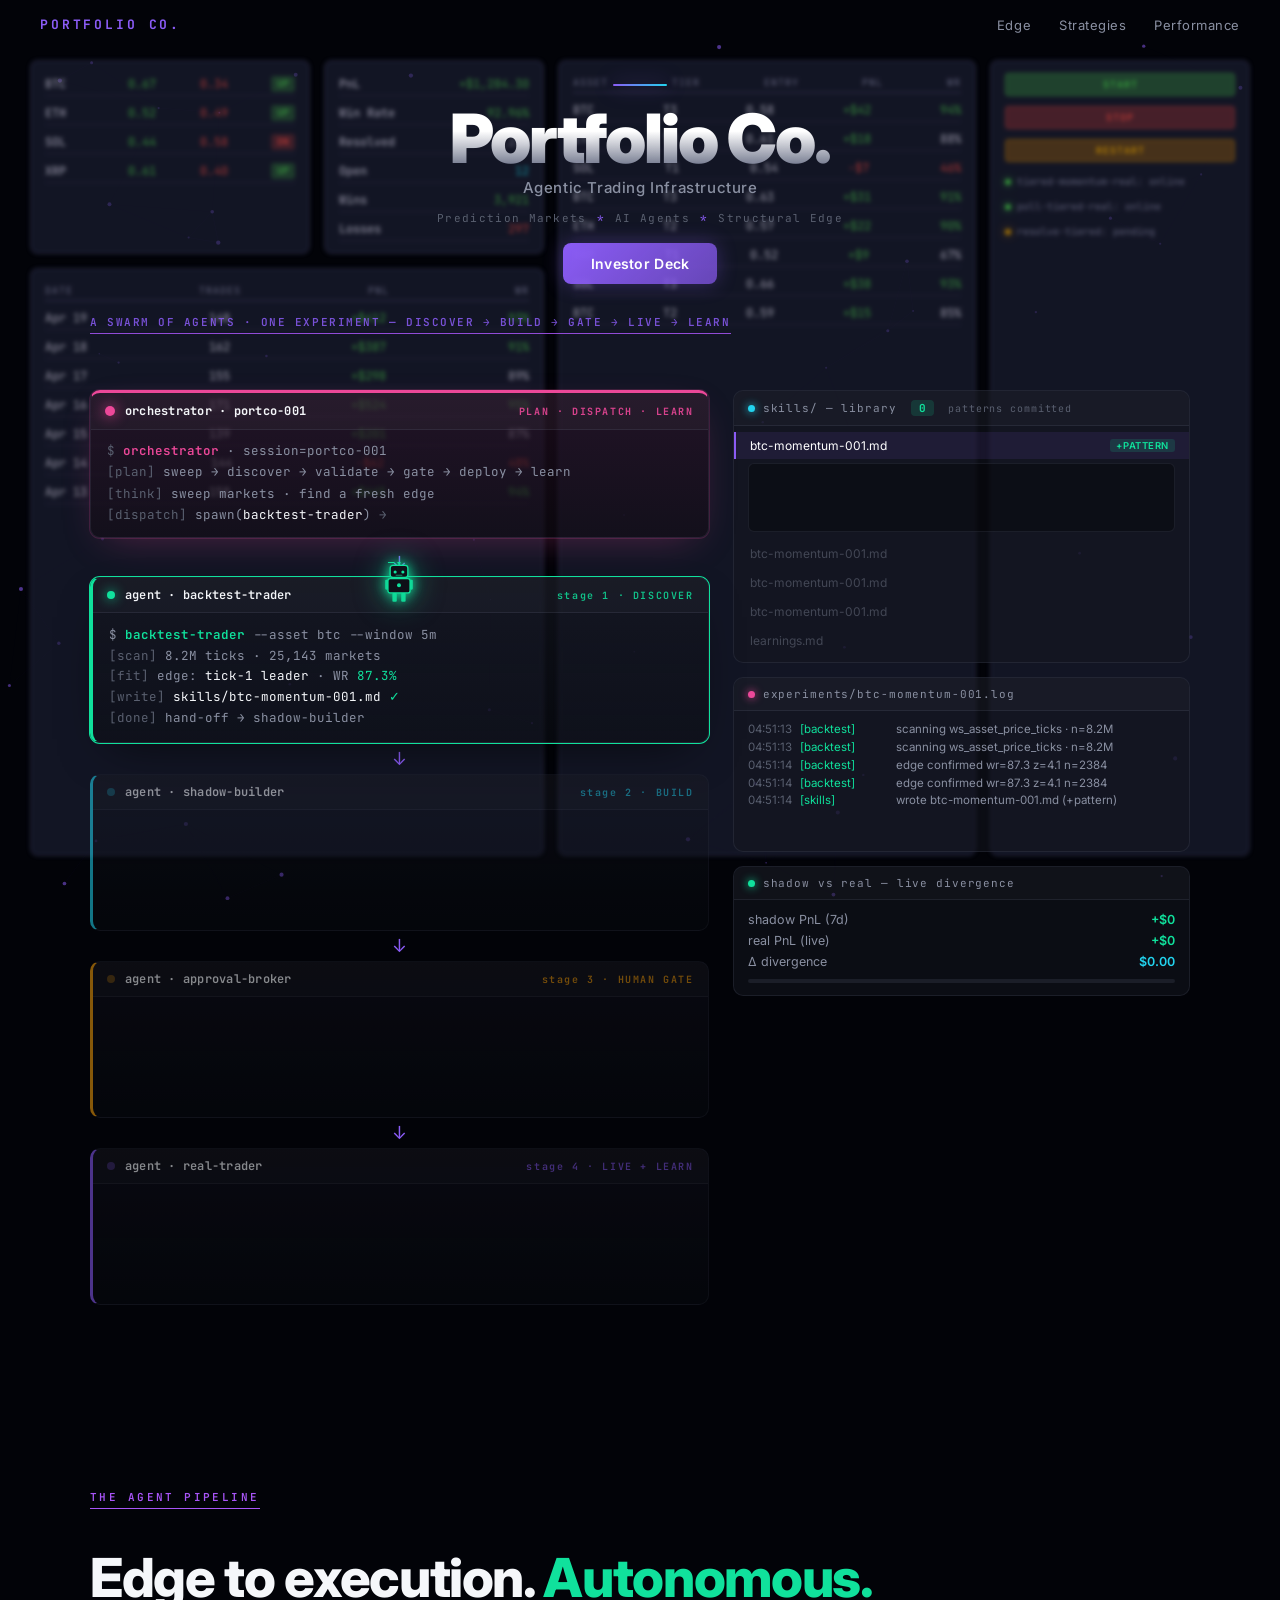
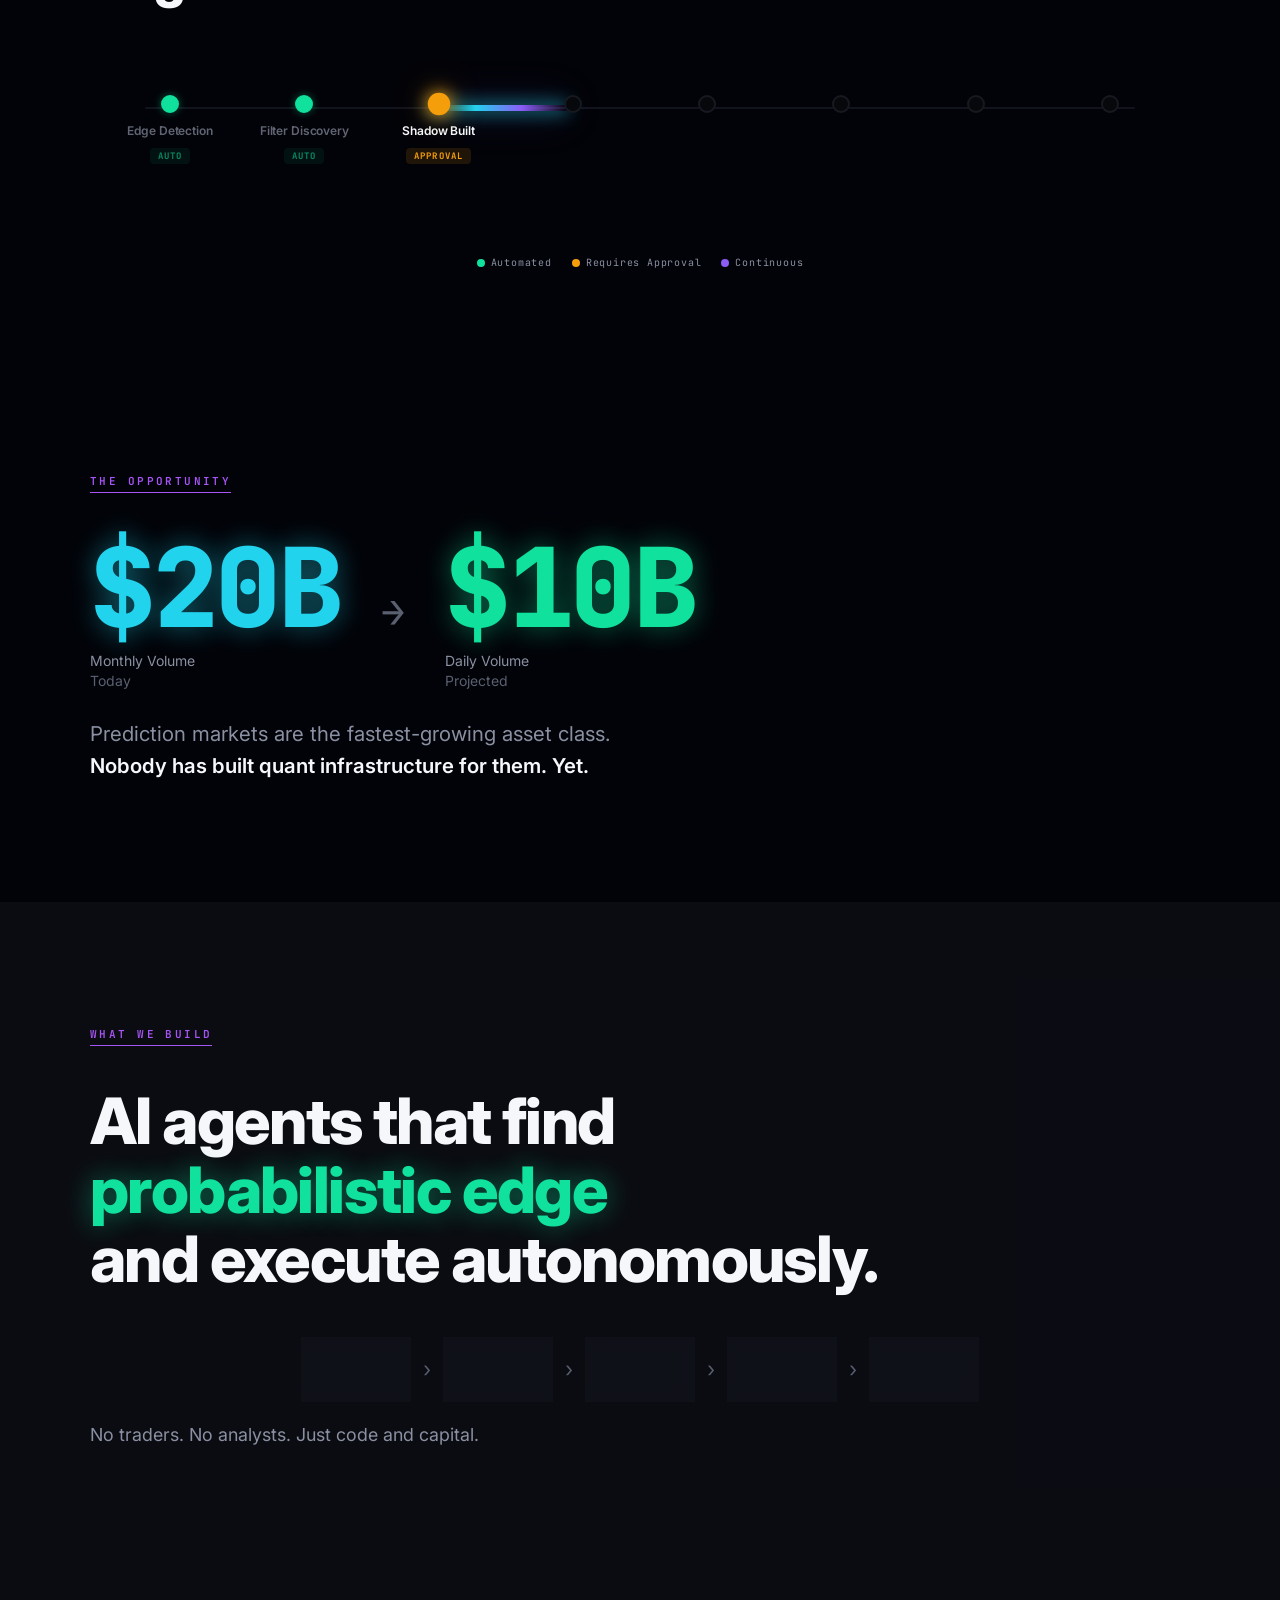
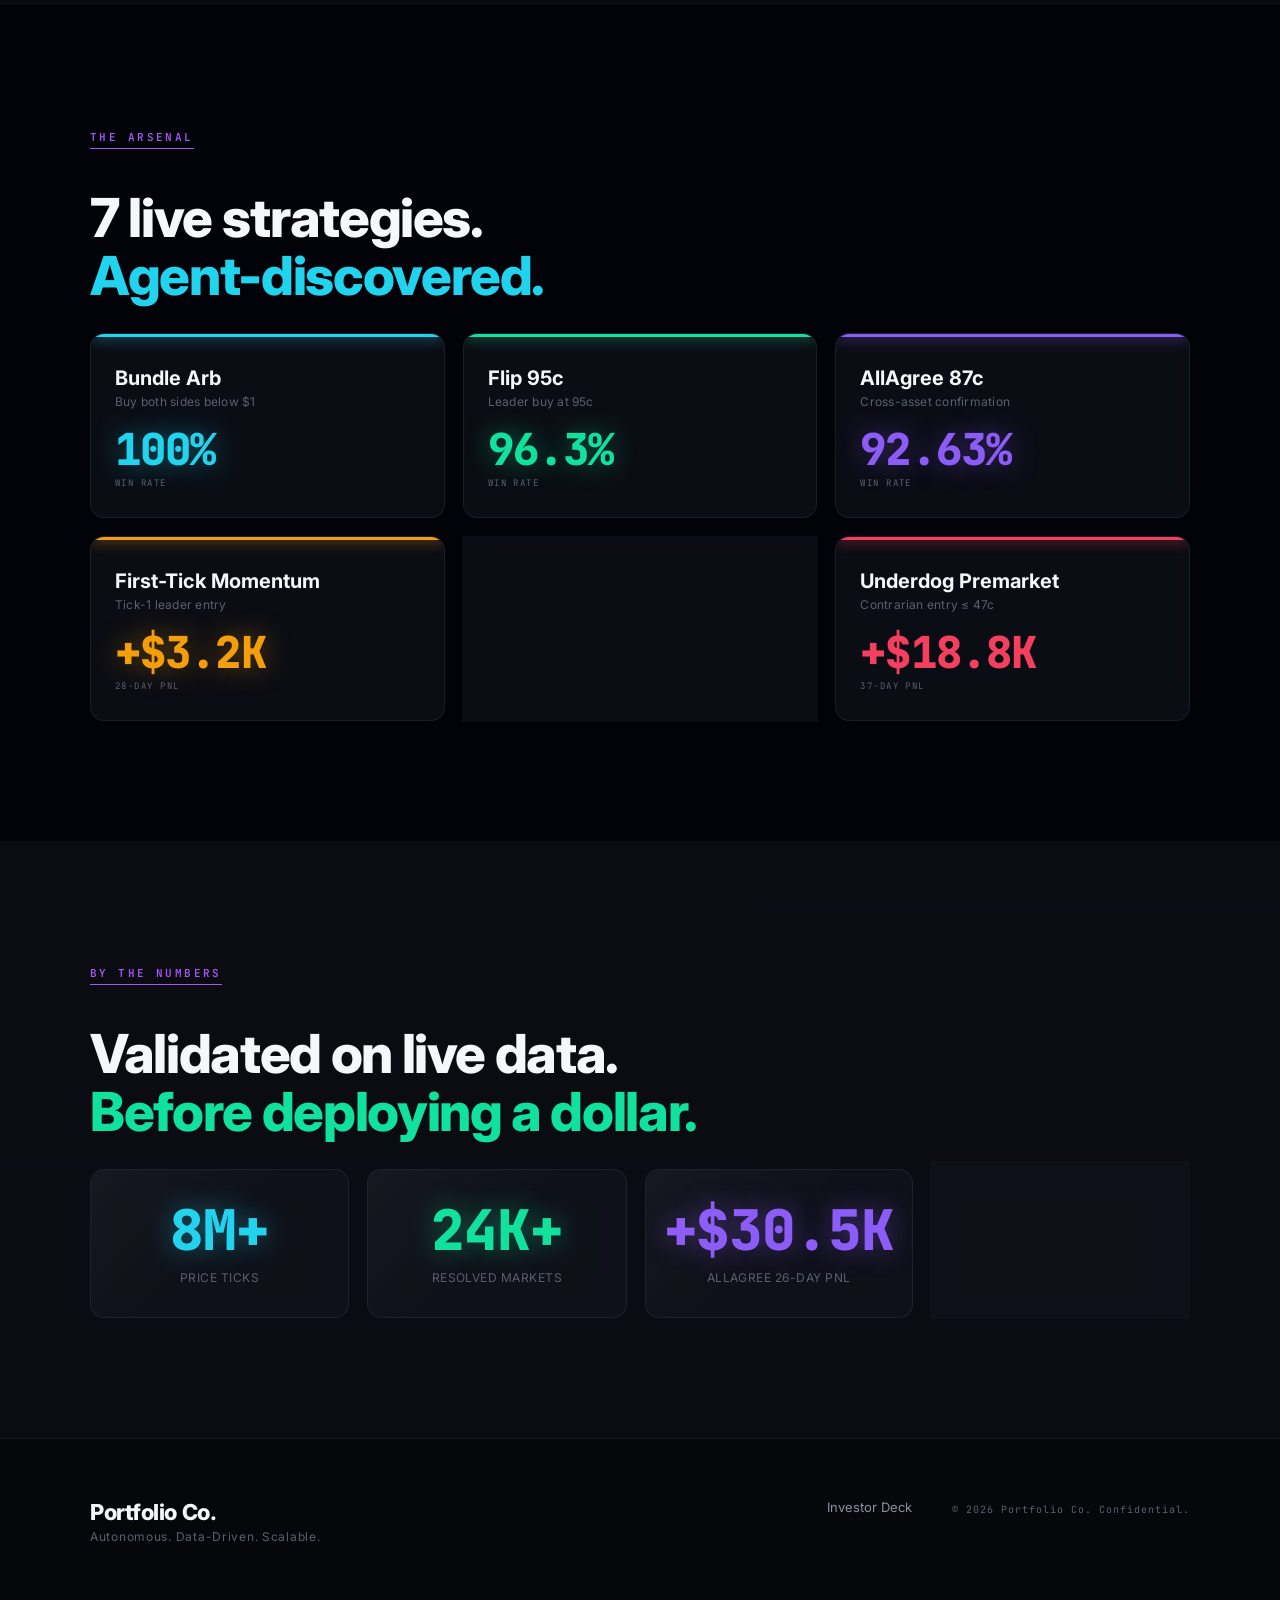
==== index.html @ 334cb8f1 "Portfolio Co. demo: agentic trading infrastructure landing + investor deck" ====
<!DOCTYPE html>
<html lang="en">
<head>
<meta charset="UTF-8" />
<meta name="viewport" content="width=device-width, initial-scale=1.0, viewport-fit=cover" />
<meta name="theme-color" content="#07080C" />
<title>Portfolio Co. — Agentic Trading Infrastructure</title>
<meta name="description" content="Agentic trading infrastructure for prediction markets. Agents discover edge, build shadow bots, gate launches with humans, and run live with continuous learning." />

<!-- Open Graph -->
<meta property="og:type" content="website" />
<meta property="og:site_name" content="Portfolio Co." />
<meta property="og:title" content="Portfolio Co. — Agentic Trading Infrastructure" />
<meta property="og:description" content="A swarm of agents · one experiment — discover, build, gate, run live, and learn. Agent harness for prediction-market trading infrastructure." />
<meta property="og:image" content="landing-preview.png" />
<meta property="og:image:width" content="1840" />
<meta property="og:image:height" content="973" />
<meta property="og:image:alt" content="Portfolio Co. landing page — agent workshop with backtest, shadow, approval, and live trader terminals." />

<!-- Twitter -->
<meta name="twitter:card" content="summary_large_image" />
<meta name="twitter:title" content="Portfolio Co. — Agentic Trading Infrastructure" />
<meta name="twitter:description" content="A swarm of agents · one experiment — discover, build, gate, run live, and learn." />
<meta name="twitter:image" content="landing-preview.png" />
<meta name="twitter:image:alt" content="Portfolio Co. landing page — agent workshop with backtest, shadow, approval, and live trader terminals." />

<link rel="preconnect" href="https://fonts.googleapis.com">
<link rel="preconnect" href="https://fonts.gstatic.com" crossorigin>
<link href="https://fonts.googleapis.com/css2?family=Inter:wght@400;500;600;700;800;900&family=JetBrains+Mono:wght@400;500;600;700&display=swap" rel="stylesheet">
<link rel="stylesheet" href="styles.css" />
<style>
/* ── Hero v2: compact, animated workshop is the hero ── */
.hero-v2{min-height:auto !important;height:auto !important;padding:84px 24px 8px !important;display:flex;flex-direction:column;align-items:center;justify-content:flex-start;text-align:center}
.hero-v2 .hero-top{max-width:880px;margin:0 auto}
.hero-v2 .hero-title{font-size:clamp(40px,5.5vw,68px);font-weight:900;letter-spacing:-.03em;margin-bottom:6px}
.hero-v2 .hero-sub{font-size:clamp(13px,1.3vw,15px);color:var(--dim);letter-spacing:.04em;margin-bottom:14px}
.hero-v2 .hero-tags{justify-content:center;font-size:11px;letter-spacing:.12em;color:var(--muted);margin-bottom:18px;display:flex;gap:10px;align-items:center}
.hero-v2 .hero-ctas{display:flex;gap:12px;justify-content:center;margin-bottom:0}
.hero-v2 .hero-bar{height:2px;width:54px;background:linear-gradient(90deg,var(--violet),var(--cyan));margin:0 auto 18px}
.workshop-hero{padding-top:18px !important;padding-bottom:60px !important}
.workshop-hero .ws-tagline{text-align:center;color:var(--violet);margin-bottom:20px;letter-spacing:.14em;font-size:11px;opacity:.85}
.ws{position:relative}

/* Orchestrator card — sits above the worker agents and narrates */
.ws-orch{
  border:1px solid var(--border);
  border-top:3px solid var(--pink);
  background:linear-gradient(180deg,rgba(46,18,40,.55),rgba(20,12,20,.55));
  border-radius:10px;overflow:hidden;
  margin-bottom:10px;
  box-shadow:0 0 0 1px rgba(236,72,153,.18), 0 12px 40px -16px rgba(236,72,153,.35);
}
.ws-orch-head{
  display:flex;align-items:center;gap:10px;padding:10px 14px;font-size:12px;
  background:rgba(255,255,255,.03);border-bottom:1px solid var(--border);
}
.ws-orch-dot{width:10px;height:10px;border-radius:50%;background:var(--pink);box-shadow:0 0 14px var(--pink);animation:wsPulse 1.4s infinite ease-in-out}
.ws-orch-name{flex:1;color:var(--text);font-weight:700;letter-spacing:.02em}
.ws-orch-stage{color:var(--pink);font-size:10px;letter-spacing:.16em;font-weight:700;opacity:.9}
.ws-orch-body{padding:10px 16px 12px;font-size:12.5px;line-height:1.7;color:var(--dim);min-height:72px;max-height:140px;overflow:hidden}
.ws-orch-body .ws-ln .car{background:var(--pink);box-shadow:0 0 10px var(--pink)}
.ws-orch-body .ws-ln .k{color:var(--pink)}

/* Skills-library counter + "pattern learned" toast */
.ws-counter{
  display:inline-block;padding:1px 8px;margin-left:6px;border-radius:4px;
  background:rgba(16,225,156,.15);color:var(--green);font-family:var(--mono);
  font-weight:700;font-size:11px;letter-spacing:.05em;
  transition:transform .35s cubic-bezier(.16,1,.3,1), color .35s, background .35s, box-shadow .35s;
}
.ws-counter.bump{transform:scale(1.55);color:#fff;background:var(--violet);box-shadow:0 0 18px var(--violet)}

.ws-toast{
  position:absolute;left:50%;top:0;transform:translateX(-50%) translateY(-12px);
  padding:7px 18px;border-radius:24px;
  background:linear-gradient(90deg,rgba(139,92,246,.22),rgba(34,211,238,.22));
  border:1px solid rgba(139,92,246,.55);
  font-family:var(--mono);font-size:11.5px;letter-spacing:.06em;color:#fff;
  box-shadow:0 0 28px rgba(139,92,246,.55), 0 8px 24px rgba(0,0,0,.35);
  opacity:0;pointer-events:none;
  transition:opacity .35s ease, transform .55s cubic-bezier(.22,1,.36,1);
  white-space:nowrap;z-index:20;
}
.ws-toast.show{opacity:1;transform:translateX(-50%) translateY(14px)}
.ws-toast .star{color:var(--violet);margin-right:8px;text-shadow:0 0 12px var(--violet);font-size:14px;vertical-align:-1px}
.ws-toast .key{color:var(--cyan);margin-left:4px}

/* Skill panel — flash whole panel on new learning */
.ws-panel.learning{
  border-color:var(--violet);
  box-shadow:0 0 0 1px var(--violet), 0 0 32px rgba(139,92,246,.35);
  transition:border-color .4s, box-shadow .4s;
}

/* ── Agent Workshop (live multi-agent experiment) ── */
.workshop-section{padding-top:40px}
.ws{display:grid;grid-template-columns:1.15fr .85fr;gap:24px;margin-top:36px}
@media (max-width:980px){.ws{grid-template-columns:1fr}}

.ws-agents{display:flex;flex-direction:column;gap:6px}
.ws-arrow{align-self:center;color:var(--muted);font-size:18px;line-height:1;opacity:.45;transition:opacity .35s,color .35s}
.ws-arrow.lit{opacity:1;color:var(--violet)}

.ws-agent{
  border:1px solid var(--border);
  border-left:3px solid var(--ac);
  background:linear-gradient(180deg,rgba(20,22,32,.7),rgba(12,14,20,.55));
  border-radius:10px;overflow:hidden;
  transition:transform .35s cubic-bezier(.16,1,.3,1), box-shadow .35s, border-color .25s, opacity .35s;
  opacity:.55;
}
.ws-agent.active{opacity:1;transform:translateY(-1px);box-shadow:0 0 0 1px var(--ac), 0 18px 50px -22px rgba(0,0,0,.7)}
.ws-agent.done{opacity:.8}

.ws-head{
  display:flex;align-items:center;gap:10px;
  padding:9px 14px;font-size:12px;
  background:rgba(255,255,255,.025);
  border-bottom:1px solid var(--border);
}
.ws-dot{width:8px;height:8px;border-radius:50%;background:var(--ac);opacity:.35;transition:opacity .2s}
.ws-agent.active .ws-dot{opacity:1;box-shadow:0 0 12px var(--ac);animation:wsPulse 1.4s infinite ease-in-out}
.ws-name{flex:1;color:var(--text);font-weight:600;letter-spacing:.02em}
.ws-stage{color:var(--ac);font-size:10px;letter-spacing:.16em;font-weight:600;opacity:.85}

.ws-body{
  padding:12px 16px 14px;
  font-size:12.5px;line-height:1.65;color:var(--dim);
  min-height:120px;
}
.ws-ln{display:block;opacity:0;transform:translateY(3px);transition:opacity .25s, transform .25s}
.ws-ln.show{opacity:1;transform:translateY(0)}
.ws-ln .k{color:var(--ac);font-weight:600}
.ws-ln .v{color:var(--text)}
.ws-ln .g{color:var(--green)}
.ws-ln .o{color:var(--orange)}
.ws-ln .r{color:var(--pink)}
.ws-ln .m{color:var(--muted)}
.ws-ln .h{color:var(--violet);font-weight:600}
.ws-caret{display:inline-block;width:6px;height:12px;background:var(--ac);margin-left:3px;vertical-align:-1px;animation:wsBlink 1s steps(2) infinite}
/* live typing caret per line */
.ws-ln .car{display:inline-block;width:6px;height:13px;background:var(--ac);margin-left:1px;vertical-align:-2px;animation:wsBlink .7s steps(2) infinite;box-shadow:0 0 8px var(--ac)}

/* Walking robot courier — runs between orchestrator and subagents */
.ws-agents{position:relative}
.ws-bot{
  position:absolute;left:50%;top:0;transform:translate(-50%,-50%);
  width:34px;height:42px;
  opacity:0;pointer-events:none;z-index:7;
  --bc:var(--violet);
  filter:drop-shadow(0 0 6px var(--bc)) drop-shadow(0 0 14px rgba(139,92,246,.45));
  transition:top 1.0s cubic-bezier(.45,.05,.55,.95), opacity .3s ease, filter .25s;
}
.ws-bot.green{--bc:var(--green);filter:drop-shadow(0 0 6px var(--green)) drop-shadow(0 0 14px rgba(16,225,156,.5))}
.ws-bot.cyan{--bc:var(--cyan);filter:drop-shadow(0 0 6px var(--cyan)) drop-shadow(0 0 14px rgba(34,211,238,.5))}
.ws-bot.orange{--bc:var(--orange);filter:drop-shadow(0 0 6px var(--orange)) drop-shadow(0 0 14px rgba(245,158,11,.5))}
.ws-bot.violet{--bc:var(--violet);filter:drop-shadow(0 0 6px var(--violet)) drop-shadow(0 0 14px rgba(139,92,246,.5))}
.ws-bot.pink{--bc:var(--pink);filter:drop-shadow(0 0 6px var(--pink)) drop-shadow(0 0 14px rgba(236,72,153,.5))}

.bot-head,.bot-body{fill:#0E1018;stroke:var(--bc);stroke-width:1.2}
.bot-eye{fill:var(--bc)}
.bot-mouth{stroke:var(--bc);stroke-width:1;opacity:.55}
.bot-antenna-line{stroke:var(--bc);stroke-width:1}
.bot-antenna{fill:var(--bc)}
.bot-arm,.bot-leg{fill:var(--bc);opacity:.92}
.bot-led{fill:var(--bc)}
.ws-bot.walking .bot-led{animation:botLed .9s infinite ease-in-out}
.ws-bot.walking .bot-antenna{animation:botLed 1.4s infinite ease-in-out}
@keyframes botLed{0%,100%{opacity:.45}50%{opacity:1}}

/* Walking gait — legs alternate, arms swing, body bobs (transform-box keeps origin in element) */
.bot-leg,.bot-arm,.bot-inner{transform-box:fill-box}
.ws-bot.walking .leg-l{animation:legStep .42s infinite ease-in-out;transform-origin:center top}
.ws-bot.walking .leg-r{animation:legStep .42s infinite ease-in-out .21s;transform-origin:center top}
@keyframes legStep{
  0%,100%{transform:translateY(0) scaleY(1)}
  50%{transform:translateY(-2.5px) scaleY(.72)}
}
.ws-bot.walking .arm-l{animation:armSwing .42s infinite ease-in-out .21s;transform-origin:center top}
.ws-bot.walking .arm-r{animation:armSwing .42s infinite ease-in-out;transform-origin:center top}
@keyframes armSwing{
  0%,100%{transform:rotate(0)}
  50%{transform:rotate(8deg) translateY(-1px)}
}
.ws-bot.walking .bot-inner{animation:bodyBob .42s infinite ease-in-out;transform-origin:center}
@keyframes bodyBob{
  0%,100%{transform:translateY(0)}
  50%{transform:translateY(-1px)}
}

/* Tiny package shown on the bot's head when carrying a task or report */
.bot-pkg{fill:var(--bc);opacity:0;transition:opacity .2s}
.ws-bot.carrying .bot-pkg{opacity:.95}

/* Approval shake/pulse on agent card while gated */
.ws-agent.gated{animation:wsGated 1.2s infinite ease-in-out}
@keyframes wsGated{0%,100%{box-shadow:0 0 0 1px var(--orange),0 0 24px rgba(245,158,11,.0)}50%{box-shadow:0 0 0 1px var(--orange),0 0 28px rgba(245,158,11,.45)}}

/* Skill diff reveal */
.ws-skill-diff{
  margin:0 14px;padding:0 10px;font-size:11px;line-height:1.55;
  background:rgba(0,0,0,.32);border:1px solid var(--border);border-radius:6px;
  color:var(--muted);font-family:var(--mono);
  max-height:0;overflow:hidden;opacity:0;
  transition:max-height .55s cubic-bezier(.22,1,.36,1), opacity .3s, padding .3s, margin .3s;
}
.ws-skill-diff.show{max-height:160px;opacity:1;padding:8px 10px;margin:4px 14px 8px}
.ws-skill-diff .add{color:var(--green);display:block;opacity:0;transform:translateX(-4px);transition:opacity .25s,transform .25s}
.ws-skill-diff .add.in{opacity:1;transform:translateX(0)}
.ws-skill-diff .add::before{content:'+ ';color:var(--green);opacity:.85;font-weight:700}
.ws-skill-diff.cyan .add{color:var(--cyan)}
.ws-skill-diff.cyan .add::before{color:var(--cyan)}
.ws-skill-diff.orange .add{color:var(--orange)}
.ws-skill-diff.orange .add::before{color:var(--orange)}
.ws-skill-diff.violet .add{color:var(--violet)}
.ws-skill-diff.violet .add::before{color:var(--violet)}

@keyframes wsBlink{50%{opacity:0}}
@keyframes wsPulse{0%,100%{transform:scale(1);opacity:1}50%{transform:scale(1.45);opacity:.55}}

.ws-side{display:flex;flex-direction:column;gap:14px;min-width:0}
.ws-panel{
  border:1px solid var(--border);background:rgba(20,22,32,.55);
  border-radius:10px;overflow:hidden;
}
.ws-phead{
  padding:9px 14px;font-size:11px;letter-spacing:.08em;color:var(--dim);
  border-bottom:1px solid var(--border);
  background:rgba(255,255,255,.02);
  display:flex;align-items:center;gap:8px;
}
.ws-pdot{width:7px;height:7px;border-radius:50%;background:var(--cyan);box-shadow:0 0 8px var(--cyan)}
.ws-pdot.pink{background:var(--pink);box-shadow:0 0 8px var(--pink)}
.ws-pdot.green{background:var(--green);box-shadow:0 0 8px var(--green)}

.ws-files{padding:6px 0}
.ws-file{
  padding:6px 14px;font-size:12px;color:var(--dim);
  border-left:2px solid transparent;
  display:flex;align-items:center;justify-content:space-between;gap:8px;
  transition:color .3s, background .3s, border-color .3s;
  opacity:.4;
}
.ws-file.live{opacity:1;color:var(--text)}
.ws-file.flash{background:rgba(139,92,246,.10);border-left-color:var(--violet);color:#fff}
.ws-file .badge{font-size:9.5px;padding:1px 6px;border-radius:3px;letter-spacing:.06em;text-transform:uppercase;font-weight:600}
.ws-file .badge.g{background:rgba(16,225,156,.14);color:var(--green)}
.ws-file .badge.c{background:rgba(34,211,238,.14);color:var(--cyan)}
.ws-file .badge.o{background:rgba(245,158,11,.14);color:var(--orange)}
.ws-file .badge.v{background:rgba(139,92,246,.16);color:var(--violet)}

.ws-log{
  font-size:11.5px;line-height:1.55;color:var(--dim);
  padding:10px 14px;
  height:140px;overflow:hidden;
}
.ws-lg{display:block;opacity:0;transform:translateY(4px);transition:opacity .25s, transform .25s}
.ws-lg.show{opacity:1;transform:translateY(0)}
.ws-lg .ts{color:var(--muted);margin-right:8px}
.ws-lg .src{display:inline-block;min-width:90px;color:var(--cyan);margin-right:6px}
.ws-lg .src.green{color:var(--green)}
.ws-lg .src.cyan{color:var(--cyan)}
.ws-lg .src.orange{color:var(--orange)}
.ws-lg .src.violet{color:var(--violet)}

.ws-divergence{padding:12px 14px;display:flex;flex-direction:column;gap:6px}
.ws-div-row{display:flex;justify-content:space-between;align-items:center;font-size:12.5px;color:var(--dim)}
.ws-div-row .v{font-weight:600}
.ws-div-row .v.g{color:var(--green)}
.ws-div-row .v.c{color:var(--cyan)}
.ws-div-row .v.o{color:var(--orange)}
.ws-div-bar{height:4px;background:rgba(139,149,180,.12);border-radius:2px;overflow:hidden;margin-top:4px}
.ws-div-bar-fill{height:100%;width:0;background:linear-gradient(90deg,var(--green),var(--cyan));transition:width .8s cubic-bezier(.22,1,.36,1)}

.ws-approval-pulse{
  display:inline-block;padding:2px 8px;border-radius:4px;
  background:rgba(245,158,11,.14);color:var(--orange);
  font-size:10px;font-weight:600;letter-spacing:.08em;
  animation:wsApproval 1.4s infinite ease-in-out;
}
@keyframes wsApproval{0%,100%{box-shadow:0 0 0 0 rgba(245,158,11,.4)}50%{box-shadow:0 0 0 6px rgba(245,158,11,0)}}
</style>
</head>
<body>

<canvas id="particles"></canvas>

<!-- Blurred trading dashboard background -->
<div class="dash-bg" aria-hidden="true">
  <div class="dash-panel dash-prices">
    <div class="dash-row"><span class="dash-label">BTC</span><span class="dash-up">0.67</span><span class="dash-dn">0.34</span><span class="dash-tag g">UP</span></div>
    <div class="dash-row"><span class="dash-label">ETH</span><span class="dash-up">0.52</span><span class="dash-dn">0.49</span><span class="dash-tag g">UP</span></div>
    <div class="dash-row"><span class="dash-label">SOL</span><span class="dash-up">0.44</span><span class="dash-dn">0.58</span><span class="dash-tag r">DN</span></div>
    <div class="dash-row"><span class="dash-label">XRP</span><span class="dash-up">0.61</span><span class="dash-dn">0.40</span><span class="dash-tag g">UP</span></div>
  </div>
  <div class="dash-panel dash-stats">
    <div class="dash-row"><span class="dash-label">PnL</span><span class="dash-val g">+$1,284.30</span></div>
    <div class="dash-row"><span class="dash-label">Win Rate</span><span class="dash-val g">92.96%</span></div>
    <div class="dash-row"><span class="dash-label">Resolved</span><span class="dash-val">4,218</span></div>
    <div class="dash-row"><span class="dash-label">Open</span><span class="dash-val c">12</span></div>
    <div class="dash-row"><span class="dash-label">Wins</span><span class="dash-val g">3,921</span></div>
    <div class="dash-row"><span class="dash-label">Losses</span><span class="dash-val r">297</span></div>
  </div>
  <div class="dash-panel dash-table">
    <div class="dash-hdr"><span>ASSET</span><span>TIER</span><span>ENTRY</span><span>PNL</span><span>WR</span></div>
    <div class="dash-row"><span>BTC</span><span>T3</span><span>0.58</span><span class="g">+$42</span><span class="g">94%</span></div>
    <div class="dash-row"><span>ETH</span><span>T2</span><span>0.61</span><span class="g">+$18</span><span>88%</span></div>
    <div class="dash-row"><span>SOL</span><span>T1</span><span>0.54</span><span class="r">-$7</span><span class="r">46%</span></div>
    <div class="dash-row"><span>BTC</span><span>T3</span><span>0.63</span><span class="g">+$31</span><span class="g">91%</span></div>
    <div class="dash-row"><span>ETH</span><span>T2</span><span>0.57</span><span class="g">+$22</span><span class="g">90%</span></div>
    <div class="dash-row"><span>XRP</span><span>T1</span><span>0.52</span><span class="g">+$9</span><span>67%</span></div>
    <div class="dash-row"><span>SOL</span><span>T3</span><span>0.66</span><span class="g">+$38</span><span class="g">93%</span></div>
    <div class="dash-row"><span>BTC</span><span>T2</span><span>0.59</span><span class="g">+$15</span><span>85%</span></div>
  </div>
  <div class="dash-panel dash-daily">
    <div class="dash-hdr"><span>DATE</span><span>TRADES</span><span>PNL</span><span>WR</span></div>
    <div class="dash-row"><span>Apr 19</span><span>148</span><span class="g">+$412</span><span class="g">93%</span></div>
    <div class="dash-row"><span>Apr 18</span><span>162</span><span class="g">+$387</span><span class="g">91%</span></div>
    <div class="dash-row"><span>Apr 17</span><span>155</span><span class="g">+$298</span><span>89%</span></div>
    <div class="dash-row"><span>Apr 16</span><span>171</span><span class="g">+$524</span><span class="g">95%</span></div>
    <div class="dash-row"><span>Apr 15</span><span>139</span><span class="g">+$201</span><span>87%</span></div>
    <div class="dash-row"><span>Apr 14</span><span>144</span><span class="r">-$62</span><span class="r">48%</span></div>
    <div class="dash-row"><span>Apr 13</span><span>158</span><span class="g">+$445</span><span class="g">94%</span></div>
  </div>
  <div class="dash-panel dash-controls">
    <div class="dash-btn g-btn">START</div>
    <div class="dash-btn r-btn">STOP</div>
    <div class="dash-btn o-btn">RESTART</div>
    <div class="dash-status"><span class="dot-g"></span>tiered-momentum-real: online</div>
    <div class="dash-status"><span class="dot-g"></span>poll-tiered-real: online</div>
    <div class="dash-status"><span class="dot-o"></span>resolve-tiered: pending</div>
  </div>
</div>

<!-- Nav -->
<nav class="nav">
  <div class="nav-brand mono">PORTFOLIO CO.</div>
  <div class="nav-links">
    <a href="#edge">Edge</a>
    <a href="#strategies">Strategies</a>
    <a href="#performance">Performance</a>
  </div>
</nav>

<!-- Hero · Workshop -->
<section class="hero hero-v2" id="hero">
  <div class="hero-top">
    <div class="hero-bar"></div>
    <h1 class="hero-title">Portfolio Co.</h1>
    <p class="hero-sub">Agentic Trading Infrastructure</p>
    <div class="hero-tags mono">
      <span>Prediction Markets</span>
      <span class="dot">*</span>
      <span>AI Agents</span>
      <span class="dot">*</span>
      <span>Structural Edge</span>
    </div>
    <div class="hero-ctas">
      <a href="pitch/" class="btn btn-primary">Investor Deck</a>
    </div>
  </div>
</section>

<!-- Agent Workshop -->
<section class="section workshop-section workshop-hero" id="workshop">
  <div class="container reveal">
    <div class="section-label mono ws-tagline">A SWARM OF AGENTS · ONE EXPERIMENT &mdash; DISCOVER → BUILD → GATE → LIVE → LEARN</div>

    <div class="ws" id="ws-root">
      <div class="ws-toast" id="ws-toast"><span class="star">✦</span><span>pattern learned</span><span class="key" id="ws-toast-key"></span></div>
      <div class="ws-agents">
        <svg class="ws-bot" id="ws-bot" viewBox="0 0 28 38" xmlns="http://www.w3.org/2000/svg" aria-hidden="true">
          <g class="bot-inner">
            <line x1="14" y1="3" x2="14" y2="0" class="bot-antenna-line" />
            <circle cx="14" cy="0" r="1.6" class="bot-antenna" />
            <rect x="6" y="3" width="16" height="11" rx="2.5" class="bot-head" />
            <circle cx="10.5" cy="9" r="1.4" class="bot-eye" />
            <circle cx="17.5" cy="9" r="1.4" class="bot-eye" />
            <line x1="11" y1="12" x2="17" y2="12" class="bot-mouth" />
            <rect x="4" y="15" width="20" height="13" rx="2" class="bot-body" />
            <circle cx="14" cy="21" r="1.8" class="bot-led" />
            <rect x="4" y="-2" width="6" height="3" rx="0.6" class="bot-pkg" />
            <rect x="1.5" y="16" width="2.5" height="9" rx="1" class="bot-arm arm-l" />
            <rect x="24" y="16" width="2.5" height="9" rx="1" class="bot-arm arm-r" />
            <rect x="8" y="28" width="4" height="8" rx="1" class="bot-leg leg-l" />
            <rect x="16" y="28" width="4" height="8" rx="1" class="bot-leg leg-r" />
          </g>
        </svg>
        <div class="ws-orch" id="ws-orch">
          <div class="ws-orch-head">
            <span class="ws-orch-dot"></span>
            <span class="ws-orch-name mono">orchestrator · portco-001</span>
            <span class="ws-orch-stage mono">PLAN · DISPATCH · LEARN</span>
          </div>
          <div class="ws-orch-body mono" id="ws-orch-body"></div>
        </div>
        <div class="ws-arrow" id="ws-ar0">&darr;</div>
        <div class="ws-agent" id="ws-a1" style="--ac:var(--green)">
          <div class="ws-head">
            <span class="ws-dot"></span>
            <span class="ws-name mono">agent · backtest-trader</span>
            <span class="ws-stage mono">stage 1 · DISCOVER</span>
          </div>
          <div class="ws-body mono" id="ws-b1"></div>
        </div>
        <div class="ws-arrow" id="ws-ar1">&darr;</div>
        <div class="ws-agent" id="ws-a2" style="--ac:var(--cyan)">
          <div class="ws-head">
            <span class="ws-dot"></span>
            <span class="ws-name mono">agent · shadow-builder</span>
            <span class="ws-stage mono">stage 2 · BUILD</span>
          </div>
          <div class="ws-body mono" id="ws-b2"></div>
        </div>
        <div class="ws-arrow" id="ws-ar2">&darr;</div>
        <div class="ws-agent" id="ws-a3" style="--ac:var(--orange)">
          <div class="ws-head">
            <span class="ws-dot"></span>
            <span class="ws-name mono">agent · approval-broker</span>
            <span class="ws-stage mono">stage 3 · HUMAN GATE</span>
          </div>
          <div class="ws-body mono" id="ws-b3"></div>
        </div>
        <div class="ws-arrow" id="ws-ar3">&darr;</div>
        <div class="ws-agent" id="ws-a4" style="--ac:var(--violet)">
          <div class="ws-head">
            <span class="ws-dot"></span>
            <span class="ws-name mono">agent · real-trader</span>
            <span class="ws-stage mono">stage 4 · LIVE + LEARN</span>
          </div>
          <div class="ws-body mono" id="ws-b4"></div>
        </div>
      </div>

      <div class="ws-side">
        <div class="ws-panel">
          <div class="ws-phead mono"><span class="ws-pdot"></span>skills/ &mdash; library<span class="ws-counter" id="ws-counter">0</span><span style="margin-left:6px;color:var(--muted);font-size:10px">patterns committed</span></div>
          <div class="ws-files" id="ws-files">
            <div class="ws-file" data-file="0"><span>btc-momentum-001.md</span><span class="badge g" style="display:none">+pattern</span></div>
            <div class="ws-skill-diff" data-diff="0">
              <span class="add">edge: tick-1 leader · btc-5m</span>
              <span class="add">wr_threshold: 0.873</span>
              <span class="add">sample_n: 2384</span>
            </div>
            <div class="ws-file" data-file="1"><span>btc-momentum-001.md</span><span class="badge c" style="display:none">+shadow</span></div>
            <div class="ws-skill-diff cyan" data-diff="1">
              <span class="add">shadow_bot: shadow-btc-mom-001</span>
              <span class="add">stake_per_trade: 5</span>
              <span class="add">fill_sim: ws-tick-realistic</span>
            </div>
            <div class="ws-file" data-file="2"><span>btc-momentum-001.md</span><span class="badge o" style="display:none">+approved</span></div>
            <div class="ws-skill-diff orange" data-diff="2">
              <span class="add">approved_by: operator@portco</span>
              <span class="add">approved_at: 2026-04-30T07:14Z</span>
              <span class="add">cap: 500</span>
            </div>
            <div class="ws-file" data-file="3"><span>btc-momentum-001.md</span><span class="badge v" style="display:none">+live</span></div>
            <div class="ws-skill-diff violet" data-diff="3">
              <span class="add">real_bot: real-btc-mom-001</span>
              <span class="add">divergence_band_3sigma: 0.04</span>
            </div>
            <div class="ws-file" data-file="4"><span>learnings.md</span><span class="badge v" style="display:none">commit</span></div>
            <div class="ws-skill-diff violet" data-diff="4">
              <span class="add">pattern: btc-momentum-001 → +$31/d real · +$28/d shadow · corr 0.94</span>
            </div>
          </div>
        </div>
        <div class="ws-panel">
          <div class="ws-phead mono"><span class="ws-pdot pink"></span>experiments/btc-momentum-001.log</div>
          <div class="ws-log" id="ws-log"></div>
        </div>
        <div class="ws-panel">
          <div class="ws-phead mono"><span class="ws-pdot green"></span>shadow vs real &mdash; live divergence</div>
          <div class="ws-divergence">
            <div class="ws-div-row"><span>shadow PnL (7d)</span><span class="v g" id="ws-shad">+$0</span></div>
            <div class="ws-div-row"><span>real PnL (live)</span><span class="v g" id="ws-real">+$0</span></div>
            <div class="ws-div-row"><span>&Delta; divergence</span><span class="v c" id="ws-div">$0.00</span></div>
            <div class="ws-div-bar"><div class="ws-div-bar-fill" id="ws-div-bar"></div></div>
          </div>
        </div>
      </div>
    </div>
  </div>
</section>

<!-- Agent Pipeline Animation -->
<section class="section pipeline-anim-section" id="pipeline-anim">
  <div class="container reveal" id="pipeline-trigger">
    <div class="section-label mono">THE AGENT PIPELINE</div>
    <h2 class="section-headline compact">Edge to execution. <span class="green">Autonomous.</span></h2>

    <div class="ap">
      <!-- Track line + traveling pulse -->
      <div class="ap-track">
        <div class="ap-line"></div>
        <div class="ap-glow" id="ap-glow"></div>
      </div>

      <!-- 8 nodes -->
      <div class="ap-nodes">
        <div class="ap-node" data-idx="0" style="--c:var(--green)">
          <div class="ap-dot"></div>
          <div class="ap-label">Edge Detection</div>
          <div class="ap-tag ap-auto">AUTO</div>
        </div>
        <div class="ap-node" data-idx="1" style="--c:var(--green)">
          <div class="ap-dot"></div>
          <div class="ap-label">Filter Discovery</div>
          <div class="ap-tag ap-auto">AUTO</div>
        </div>
        <div class="ap-node" data-idx="2" style="--c:var(--orange)">
          <div class="ap-dot"></div>
          <div class="ap-label">Shadow Built</div>
          <div class="ap-tag ap-approval">APPROVAL</div>
        </div>
        <div class="ap-node" data-idx="3" style="--c:var(--green)">
          <div class="ap-dot"></div>
          <div class="ap-label">Shadow Validation</div>
          <div class="ap-tag ap-auto">7+ DAYS</div>
        </div>
        <div class="ap-node" data-idx="4" style="--c:var(--orange)">
          <div class="ap-dot"></div>
          <div class="ap-label">Real Proposal</div>
          <div class="ap-tag ap-approval">APPROVAL</div>
        </div>
        <div class="ap-node" data-idx="5" style="--c:var(--green)">
          <div class="ap-dot"></div>
          <div class="ap-label">Real Deploy</div>
          <div class="ap-tag ap-auto">AUTO</div>
        </div>
        <div class="ap-node" data-idx="6" style="--c:var(--violet)">
          <div class="ap-dot"></div>
          <div class="ap-label">Live Monitoring</div>
          <div class="ap-tag ap-live">CONTINUOUS</div>
        </div>
        <div class="ap-node" data-idx="7" style="--c:var(--orange)">
          <div class="ap-dot"></div>
          <div class="ap-label">Retirement</div>
          <div class="ap-tag ap-approval">APPROVAL</div>
        </div>
      </div>
    </div>

    <div class="ap-legend mono">
      <span><span class="ap-legend-dot" style="background:var(--green)"></span>Automated</span>
      <span><span class="ap-legend-dot" style="background:var(--orange)"></span>Requires Approval</span>
      <span><span class="ap-legend-dot" style="background:var(--violet)"></span>Continuous</span>
    </div>
  </div>
</section>

<!-- The Numbers -->
<section class="section" id="edge">
  <div class="container reveal">
    <div class="section-label mono">THE OPPORTUNITY</div>
    <div class="numbers-row">
      <div class="number-block">
        <div class="big-num cyan glow-cyan mono" data-count="20" data-prefix="$" data-suffix="B">$0</div>
        <div class="num-label">Monthly Volume<br/><span class="muted">Today</span></div>
      </div>
      <div class="number-arrow mono">&#8594;</div>
      <div class="number-block">
        <div class="big-num green glow-green mono" data-count="10" data-prefix="$" data-suffix="B">$0</div>
        <div class="num-label">Daily Volume<br/><span class="muted">Projected</span></div>
      </div>
    </div>
    <p class="section-lede">
      Prediction markets are the fastest-growing asset class.<br/>
      <span class="accent">Nobody has built quant infrastructure for them. Yet.</span>
    </p>
  </div>
</section>

<!-- What We Build -->
<section class="section section-dark" id="what">
  <div class="container reveal">
    <div class="section-label mono">WHAT WE BUILD</div>
    <h2 class="section-headline">AI agents that find<br/><span class="green glow-green">probabilistic edge</span><br/>and execute autonomously.</h2>
    <div class="loop-row">
      <div class="loop-step"><div class="loop-bar cyan-bg"></div><div class="loop-name">Monitor</div></div>
      <div class="loop-arrow mono">&#8250;</div>
      <div class="loop-step"><div class="loop-bar pink-bg"></div><div class="loop-name">Detect</div></div>
      <div class="loop-arrow mono">&#8250;</div>
      <div class="loop-step"><div class="loop-bar violet-bg"></div><div class="loop-name">Validate</div></div>
      <div class="loop-arrow mono">&#8250;</div>
      <div class="loop-step"><div class="loop-bar green-bg"></div><div class="loop-name">Deploy</div></div>
      <div class="loop-arrow mono">&#8250;</div>
      <div class="loop-step"><div class="loop-bar orange-bg"></div><div class="loop-name">Adapt</div></div>
    </div>
    <p class="section-sub muted">No traders. No analysts. Just code and capital.</p>
  </div>
</section>

<!-- Strategies -->
<section class="section" id="strategies">
  <div class="container reveal">
    <div class="section-label mono">THE ARSENAL</div>
    <h2 class="section-headline compact">7 live strategies.<br/><span class="cyan">Agent-discovered.</span></h2>
    <div class="strat-grid">
      <div class="strat-card" style="--ac:var(--cyan)">
        <div class="sc-bar"></div>
        <div class="sc-name">Bundle Arb</div>
        <div class="sc-desc">Buy both sides below $1</div>
        <div class="sc-stat mono glow-cyan" data-count="100" data-suffix="%" >0%</div>
        <div class="sc-stat-label mono">WIN RATE</div>
      </div>
      <div class="strat-card" style="--ac:var(--green)">
        <div class="sc-bar"></div>
        <div class="sc-name">Flip 95c</div>
        <div class="sc-desc">Leader buy at 95c</div>
        <div class="sc-stat mono glow-green" data-count="96.6" data-decimals="1" data-suffix="%">0%</div>
        <div class="sc-stat-label mono">WIN RATE</div>
      </div>
      <div class="strat-card" style="--ac:var(--violet)">
        <div class="sc-bar"></div>
        <div class="sc-name">AllAgree 87c</div>
        <div class="sc-desc">Cross-asset confirmation</div>
        <div class="sc-stat mono glow-violet" data-count="92.96" data-decimals="2" data-suffix="%">0%</div>
        <div class="sc-stat-label mono">WIN RATE</div>
      </div>
      <div class="strat-card" style="--ac:var(--orange)">
        <div class="sc-bar"></div>
        <div class="sc-name">First-Tick Momentum</div>
        <div class="sc-desc">Tick-1 leader entry</div>
        <div class="sc-stat mono glow-orange" data-count="3.2" data-decimals="1" data-prefix="+$" data-suffix="K">+$0</div>
        <div class="sc-stat-label mono">28-DAY PNL</div>
      </div>
      <div class="strat-card" style="--ac:var(--pink)">
        <div class="sc-bar"></div>
        <div class="sc-name">Hedged Sequence</div>
        <div class="sc-desc">Arb-cushioned directional</div>
        <div class="sc-stat mono glow-pink">z = 72.7</div>
        <div class="sc-stat-label mono">STAT EDGE</div>
      </div>
      <div class="strat-card" style="--ac:var(--red)">
        <div class="sc-bar"></div>
        <div class="sc-name">Underdog Premarket</div>
        <div class="sc-desc">Contrarian entry &le; 47c</div>
        <div class="sc-stat mono" style="color:var(--red)" data-count="18.9" data-decimals="1" data-prefix="+$" data-suffix="K">+$0</div>
        <div class="sc-stat-label mono">37-DAY PNL</div>
      </div>
    </div>
  </div>
</section>

<!-- Performance -->
<section class="section section-dark" id="performance">
  <div class="container reveal">
    <div class="section-label mono">BY THE NUMBERS</div>
    <h2 class="section-headline compact">Validated on live data.<br/><span class="green">Before deploying a dollar.</span></h2>
    <div class="perf-grid">
      <div class="perf-card">
        <div class="perf-num cyan glow-cyan mono" data-count="8" data-suffix="M+">0</div>
        <div class="perf-label">Price Ticks</div>
      </div>
      <div class="perf-card">
        <div class="perf-num green glow-green mono" data-count="25" data-suffix="K+">0</div>
        <div class="perf-label">Resolved Markets</div>
      </div>
      <div class="perf-card">
        <div class="perf-num violet glow-violet mono" data-count="31.8" data-decimals="1" data-prefix="+$" data-suffix="K">+$0</div>
        <div class="perf-label">AllAgree 26-Day PnL</div>
      </div>
      <div class="perf-card">
        <div class="perf-num orange glow-orange mono">26/26</div>
        <div class="perf-label">Profitable Days</div>
      </div>
    </div>
  </div>
</section>

<!-- Footer -->
<footer class="footer">
  <div class="footer-inner">
    <div class="footer-brand">
      <div class="footer-name">Portfolio Co.</div>
      <div class="footer-tagline muted">Autonomous. Data-Driven. Scalable.</div>
    </div>
    <div class="footer-links">
      <a href="pitch/">Investor Deck</a>
    </div>
    <div class="footer-copy mono muted">&copy; 2026 Portfolio Co. Confidential.</div>
  </div>
</footer>

<script>
(() => {
  /* ─── Particle canvas ─── */
  const cv = document.getElementById('particles');
  const ctx = cv.getContext('2d');
  let W, H;
  const pts = [];
  const N = 55;

  function resize() { W = cv.width = window.innerWidth; H = cv.height = window.innerHeight; }
  window.addEventListener('resize', resize); resize();

  for (let i = 0; i < N; i++) pts.push({
    x: Math.random()*W, y: Math.random()*H,
    vx: (Math.random()-0.5)*0.25, vy: (Math.random()-0.5)*0.25,
    r: Math.random()*1.6+0.6
  });

  function frame() {
    ctx.clearRect(0,0,W,H);
    for (const p of pts) {
      p.x += p.vx; p.y += p.vy;
      if (p.x<0) p.x=W; if (p.x>W) p.x=0;
      if (p.y<0) p.y=H; if (p.y>H) p.y=0;
      ctx.fillStyle = `rgba(139,92,246,${0.25+p.r*0.15})`;
      ctx.beginPath(); ctx.arc(p.x,p.y,p.r,0,Math.PI*2); ctx.fill();
    }
    for (let i=0;i<N;i++) for (let j=i+1;j<N;j++){
      const dx=pts[i].x-pts[j].x, dy=pts[i].y-pts[j].y;
      const d=Math.sqrt(dx*dx+dy*dy);
      if(d<140){
        ctx.strokeStyle=`rgba(139,92,246,${0.07*(1-d/140)})`;
        ctx.lineWidth=0.6;
        ctx.beginPath(); ctx.moveTo(pts[i].x,pts[i].y); ctx.lineTo(pts[j].x,pts[j].y); ctx.stroke();
      }
    }
    requestAnimationFrame(frame);
  }
  frame();

  /* ─── Scroll reveal + count-up ─── */
  const ease = t => 1-Math.pow(1-t,3);

  function countUp(el) {
    if (el.dataset.done==='1') return;
    const target = parseFloat(el.dataset.count);
    if (isNaN(target)) return;
    const pre = el.dataset.prefix||'', suf = el.dataset.suffix||'';
    const dec = parseInt(el.dataset.decimals||'0',10);
    const dur = 1200; let start=null;
    const step = ts => {
      if(!start) start=ts;
      const p = Math.min((ts-start)/dur,1);
      el.textContent = pre + (target*ease(p)).toFixed(dec) + suf;
      if(p<1) requestAnimationFrame(step);
      else el.dataset.done='1';
    };
    requestAnimationFrame(step);
  }

  const obs = new IntersectionObserver(entries => {
    entries.forEach(e => {
      if(e.isIntersecting){
        e.target.classList.add('visible');
        e.target.querySelectorAll('[data-count]').forEach(countUp);
      }
    });
  }, {threshold: 0.12});
  document.querySelectorAll('.reveal').forEach(el => obs.observe(el));

  /* ─── Pipeline animation ─── */
  const pipeObs = new IntersectionObserver(entries => {
    entries.forEach(e => {
      if (e.isIntersecting && !e.target.dataset.played) {
        e.target.dataset.played = '1';
        runPipeline();
      }
    });
  }, { threshold: 0.3 });
  const pipeTrigger = document.getElementById('pipeline-trigger');
  if (pipeTrigger) pipeObs.observe(pipeTrigger);

  function runPipeline() {
    const nodes = document.querySelectorAll('.ap-node');
    const glow = document.getElementById('ap-glow');
    const total = nodes.length;
    const stepMs = 450;          // time per step
    const pauseMs = 200;         // extra pause on approval steps

    glow.style.opacity = '1';
    glow.style.transition = 'none';

    let t = 0;
    nodes.forEach((node, i) => {
      const isApproval = node.querySelector('.ap-approval');
      const delay = t;

      // Move glow to this node's position
      setTimeout(() => {
        const pct = (i / (total - 1)) * 90 + 3;   // 3% to 93%
        glow.style.transition = `left ${stepMs * 0.7}ms cubic-bezier(.22,1,.36,1)`;
        glow.style.left = pct + '%';

        // Light up previous node as "done"
        if (i > 0) nodes[i - 1].classList.replace('lit', 'done');

        // Light up current node
        node.classList.add('lit');
      }, delay);

      t += stepMs + (isApproval ? pauseMs : 0);
    });

    // Final: mark last node done, fade glow
    setTimeout(() => {
      nodes[total - 1].classList.replace('lit', 'done');
      glow.style.transition = 'opacity .6s ease';
      glow.style.opacity = '0.3';
    }, t + 300);

    // Loop: reset after pause, replay
    setTimeout(() => {
      nodes.forEach(n => { n.classList.remove('lit', 'done'); });
      glow.style.transition = 'opacity .4s ease';
      glow.style.opacity = '0';
      setTimeout(() => runPipeline(), 600);
    }, t + 3000);
  }

  /* ─── Agent Workshop animation ─── */
  const wsRoot = document.getElementById('ws-root');
  if (wsRoot) {
    const wsObs = new IntersectionObserver(entries => {
      entries.forEach(e => {
        if (e.isIntersecting && !e.target.dataset.played) {
          e.target.dataset.played = '1';
          runWorkshop();
        }
      });
    }, { threshold: 0.2 });
    wsObs.observe(wsRoot);
  }

  function runWorkshop(){
    const SPEED = 3;       // > 1 = faster animation everywhere in this loop
    const f = (ms) => Math.round(ms / SPEED);

    const agents = [
      {
        agent: 'ws-a1', body: 'ws-b1', arrow: 'ws-ar1', src: 'green',
        lines: [
          ['$ <span class="k">backtest-trader</span> --asset btc --window 5m', 0],
          ['<span class="m">[scan]</span>  8.2M ticks · 25,143 markets', 280],
          ['<span class="m">[fit]</span>   edge: <span class="v">tick-1 leader</span> · WR <span class="g">87.3%</span>', 360],
          ['<span class="m">[write]</span> <span class="v">skills/btc-momentum-001.md</span> <span class="g">✓</span>', 420],
          ['<span class="m">[done]</span>  hand-off → shadow-builder', 320],
        ],
        log: [
          ['backtest', 'green', 'scanning ws_asset_price_ticks · n=8.2M'],
          ['backtest', 'green', 'edge confirmed wr=87.3 z=4.1 n=2384'],
          ['skills',   'green', 'wrote btc-momentum-001.md (+pattern)'],
        ],
        onEnd: () => { flashFile(0); }
      },
      {
        agent: 'ws-a2', body: 'ws-b2', arrow: 'ws-ar2', src: 'cyan',
        lines: [
          ['$ <span class="k">shadow-builder</span> --skill btc-momentum-001', 0],
          ['<span class="m">[clone]</span>  template: tiered-momentum-shadow', 300],
          ['<span class="m">[wire]</span>   ws-feeds · fill-sim · pnl-tracker', 320],
          ['<span class="m">[pm2]</span>    start <span class="v">shadow-btc-mom-001</span> <span class="g">✓</span>', 360],
          ['<span class="m">[watch]</span>  day 7/7 · <span class="g">+$420</span> · WR <span class="g">89%</span> · 0 anomalies', 420],
          ['<span class="m">[update]</span> skills/btc-momentum-001.md (+shadow_id)', 320],
        ],
        log: [
          ['shadow',   'cyan', 'pm2 start shadow-btc-mom-001'],
          ['shadow',   'cyan', 'day 1 fills=18 pnl=+$58 wr=91'],
          ['shadow',   'cyan', 'day 7 fills=142 pnl=+$420 wr=89'],
          ['skills',   'cyan', 'patched btc-momentum-001.md (+shadow_id)'],
        ],
        onEnd: () => { flashFile(1); animateShadow(420); }
      },
      {
        agent: 'ws-a3', body: 'ws-b3', arrow: 'ws-ar3', src: 'orange',
        lines: [
          ['$ <span class="k">approval-broker</span> --bot shadow-btc-mom-001', 0],
          ['<span class="m">[evidence]</span> 7d shadow · 142 fills · <span class="g">+$420</span>', 320],
          ['<span class="m">[risk]</span>     max-dd $34 · stake/trade $5 · cap $500', 320],
          ['<span class="m">[gate]</span>     <span class="o">awaiting human approval ⏳</span>', 380],
          ['<span class="h">&gt;</span> approved by operator@portco', 1100],
          ['<span class="m">[update]</span>  skills/btc-momentum-001.md (+approved)', 320],
        ],
        log: [
          ['approval', 'orange', 'proposal posted · evidence-bundle attached'],
          ['approval', 'orange', 'awaiting human signoff...'],
          ['approval', 'orange', 'APPROVED by operator@portco'],
          ['skills',   'orange', 'patched btc-momentum-001.md (+approved)'],
        ],
        onEnd: () => { flashFile(2); }
      },
      {
        agent: 'ws-a4', body: 'ws-b4', arrow: null, src: 'violet',
        lines: [
          ['$ <span class="k">real-trader</span> --bot real-btc-mom-001', 0],
          ['<span class="m">[live]</span>   fill BTC@0.61 · stake $5 <span class="g">✓</span>', 340],
          ['<span class="m">[Δ]</span>      real vs shadow = <span class="g">-$0.04</span> <span class="m">(in-band)</span>', 280],
          ['<span class="m">[live]</span>   fill BTC@0.58 · stake $5 <span class="g">✓</span>', 340],
          ['<span class="m">[Δ]</span>      real vs shadow = <span class="g">+$0.02</span> <span class="m">(in-band)</span>', 280],
          ['<span class="m">[pnl]</span>    day 1 · real <span class="g">+$31</span> · shadow <span class="g">+$28</span>', 360],
          ['<span class="m">[commit]</span> pattern → <span class="v">skills/learnings.md</span> <span class="g">✓</span>', 360],
        ],
        log: [
          ['real',     'violet', 'pm2 start real-btc-mom-001'],
          ['real',     'violet', 'fill mid=0.61 stake=5 ts=t+12'],
          ['real',     'violet', 'fill mid=0.58 stake=5 ts=t+47'],
          ['monitor',  'violet', 'divergence Δ=$0.02 within 3σ band'],
          ['real',     'violet', 'day 1 pnl=+$31 shadow=+$28 corr=0.94'],
          ['skills',   'violet', 'committed pattern → learnings.md'],
        ],
        onEnd: () => { flashFile(3); flashFile(4); animateReal(31); }
      },
    ];

    function setActive(idx){
      agents.forEach((a, i) => {
        const el = document.getElementById(a.agent);
        if (!el) return;
        el.classList.remove('active');
        if (i < idx) el.classList.add('done');
        if (i === idx) el.classList.add('active');
      });
      agents.forEach((a, i) => {
        if (!a.arrow) return;
        const ar = document.getElementById(a.arrow);
        if (!ar) return;
        ar.classList.toggle('lit', i < idx);
      });
    }

    // Type a single line char-by-char into `body`. Returns Promise that resolves when done.
    function typeLine(body, html, color){
      return new Promise(resolve => {
        const span = document.createElement('span');
        span.className = 'ws-ln show';
        const txt = document.createTextNode('');
        const car = document.createElement('span');
        car.className = 'car';
        span.appendChild(txt);
        span.appendChild(car);
        body.appendChild(span);
        // strip tags for the typing pass
        const tmp = document.createElement('div');
        tmp.innerHTML = html;
        const plain = tmp.textContent;
        // typing speed: jitter for organic feel
        const baseMs = f(14);
        const jitterMs = f(16);
        let i = 0;
        function step(){
          if (i >= plain.length) {
            // swap to fully formatted html, drop caret
            span.innerHTML = html;
            resolve();
            return;
          }
          // add more chars per tick when SPEED is high so typing keeps up
          const inc = Math.max(1, Math.round(SPEED)) + (plain.charCodeAt(i) % 2);
          i = Math.min(i + inc, plain.length);
          txt.nodeValue = plain.slice(0, i);
          setTimeout(step, baseMs + Math.random() * jitterMs);
        }
        step();
      });
    }

    function typeAgent(idx){
      return new Promise(async (resolve) => {
        const a = agents[idx];
        const body = document.getElementById(a.body);
        body.innerHTML = '';
        setActive(idx);

        for (let i = 0; i < a.lines.length; i++) {
          const ln = a.lines[i];
          // pre-pause specified by ln[1]
          await new Promise(r => setTimeout(r, f(ln[1])));
          // emit a log line aligned to this body line (sparingly)
          const logAt = a.log[Math.floor(i / Math.max(1, Math.ceil(a.lines.length / a.log.length)))];
          if (logAt) pushLog(logAt[0], logAt[1], logAt[2]);
          // approval gate: visual pulse on agent 3 around the "awaiting" line
          if (idx === 2 && i === 3) {
            document.getElementById(a.agent).classList.add('gated');
          }
          if (idx === 2 && i === 4) {
            document.getElementById(a.agent).classList.remove('gated');
          }
          await typeLine(body, ln[0], a.src);
        }
        // post-line beat
        await new Promise(r => setTimeout(r, f(350)));
        a.onEnd && a.onEnd();
        resolve();
      });
    }

    // Walk the robot courier between two elements (orch ↔ agent), legs in motion.
    // mode: 'dispatch' = carrying a task package, 'report' = carrying a report (still glowing pkg)
    function flyBetween(fromEl, toEl, color, mode){
      return new Promise(resolve => {
        const bot = document.getElementById('ws-bot');
        const wrap = document.querySelector('.ws-agents');
        if (!bot || !wrap || !fromEl || !toEl) { resolve(); return; }
        const wrapBox = wrap.getBoundingClientRect();
        const fromBox = fromEl.getBoundingClientRect();
        const toBox = toEl.getBoundingClientRect();
        const fromMid = (fromBox.top + fromBox.bottom) / 2 - wrapBox.top;
        const toMid = (toBox.top + toBox.bottom) / 2 - wrapBox.top;
        const goingDown = toMid >= fromMid;
        const yStart = goingDown ? (fromBox.bottom - wrapBox.top - 6) : (fromBox.top - wrapBox.top + 6);
        const yEnd = goingDown ? (toBox.top - wrapBox.top + 6) : (toBox.bottom - wrapBox.top - 6);
        // Walking pace: ~95 px/s; clamp to a comfortable range. Scaled by SPEED.
        const dur = f(Math.max(900, Math.min(1700, Math.abs(yEnd - yStart) / 95 * 1000)));

        bot.classList.remove('green','cyan','orange','violet','pink','walking','carrying');
        bot.classList.add(color);
        if (mode) bot.classList.add('carrying');
        bot.style.transition = 'none';
        bot.style.top = yStart + 'px';
        bot.style.opacity = '0';

        requestAnimationFrame(() => {
          bot.style.transition = 'opacity .25s ease';
          bot.style.opacity = '1';
          bot.classList.add('walking');
          requestAnimationFrame(() => {
            bot.style.transition = 'top ' + dur + 'ms linear, opacity .3s ease';
            bot.style.top = yEnd + 'px';
          });
        });
        // light all the connector arrows along the path
        document.querySelectorAll('.ws-arrow').forEach(a => a.classList.add('lit'));
        setTimeout(() => {
          bot.classList.remove('walking');
          bot.style.transition = 'opacity .3s ease';
          bot.style.opacity = '0';
          setTimeout(() => bot.classList.remove('carrying'), 250);
          resolve();
        }, dur + 60);
      });
    }

    // Counter + toast + panel glow for the "pattern learned" beat.
    function bumpCounter(){
      const el = document.getElementById('ws-counter');
      if (!el) return;
      const n = (parseInt(el.textContent, 10) || 0) + 1;
      el.textContent = n;
      el.classList.add('bump');
      setTimeout(() => el.classList.remove('bump'), f(420));
    }
    function showToast(key){
      const t = document.getElementById('ws-toast');
      const k = document.getElementById('ws-toast-key');
      if (!t) return;
      if (k) k.textContent = key || '';
      t.classList.add('show');
      setTimeout(() => t.classList.remove('show'), f(1700));
    }
    function flashSkillPanel(){
      const panels = document.querySelectorAll('.ws-panel');
      const sk = panels[0];
      if (!sk) return;
      sk.classList.add('learning');
      setTimeout(() => sk.classList.remove('learning'), f(900));
    }

    // Type a single line into the orchestrator's body and trim to last 5 lines.
    async function orchSay(html){
      const body = document.getElementById('ws-orch-body');
      if (!body) return;
      await typeLine(body, html, 'pink');
      while (body.children.length > 5) body.removeChild(body.firstChild);
    }

    function flashFile(idx){
      const f = document.querySelector('.ws-file[data-file="' + idx + '"]');
      if (!f) return;
      f.classList.add('live', 'flash');
      const badge = f.querySelector('.badge');
      if (badge) badge.style.display = 'inline-block';
      setTimeout(() => f.classList.remove('flash'), 900);
      // reveal the diff for this file with staggered + lines
      const diff = document.querySelector('.ws-skill-diff[data-diff="' + idx + '"]');
      if (diff) {
        diff.classList.add('show');
        const adds = diff.querySelectorAll('.add');
        adds.forEach((line, i) => {
          setTimeout(() => line.classList.add('in'), 140 + i * 180);
        });
      }
    }

    let logEl = document.getElementById('ws-log');
    function pushLog(src, color, msg){
      if (!logEl) return;
      const t = new Date();
      const ts = String(t.getHours()).padStart(2,'0') + ':' +
                 String(t.getMinutes()).padStart(2,'0') + ':' +
                 String(t.getSeconds()).padStart(2,'0');
      const ln = document.createElement('span');
      ln.className = 'ws-lg';
      ln.innerHTML =
        '<span class="ts">' + ts + '</span>' +
        '<span class="src ' + color + '">[' + src + ']</span>' +
        '<span>' + msg + '</span>';
      logEl.appendChild(ln);
      requestAnimationFrame(() => ln.classList.add('show'));
      // keep last ~7 visible
      while (logEl.children.length > 7) logEl.removeChild(logEl.firstChild);
    }

    function animateShadow(target){
      const el = document.getElementById('ws-shad');
      let v = 0;
      const dur = 800; const start = performance.now();
      function step(now){
        const p = Math.min((now - start)/dur, 1);
        v = target * (1 - Math.pow(1 - p, 3));
        el.textContent = '+$' + v.toFixed(0);
        if (p < 1) requestAnimationFrame(step);
      }
      requestAnimationFrame(step);
    }

    function animateReal(target){
      const el = document.getElementById('ws-real');
      const divEl = document.getElementById('ws-div');
      const bar = document.getElementById('ws-div-bar');
      let v = 0;
      const dur = 900; const start = performance.now();
      function step(now){
        const p = Math.min((now - start)/dur, 1);
        v = target * (1 - Math.pow(1 - p, 3));
        el.textContent = '+$' + v.toFixed(0);
        const shad = 28; const delta = v - shad;
        divEl.textContent = (delta >= 0 ? '+' : '-') + '$' + Math.abs(delta).toFixed(2);
        bar.style.width = Math.min(100, Math.abs(delta) / 5 * 100) + '%';
        if (p < 1) requestAnimationFrame(step);
      }
      requestAnimationFrame(step);
    }

    // Orchestrator narration: short labels + summaries per subagent.
    const orchScript = [
      { label: 'backtest-trader', dispatch: 'sweep markets · find a fresh edge', report: 'edge confirmed wr=87.3% n=2384', skill: 'btc-momentum-001' },
      { label: 'shadow-builder',  dispatch: 'validate with paper money before capital', report: '7d shadow +$420 · 0 anomalies', skill: 'btc-momentum-001 (+shadow)' },
      { label: 'approval-broker', dispatch: 'PnL is solid · need a human signoff', report: 'APPROVED by operator@portco', skill: 'btc-momentum-001 (+approved)' },
      { label: 'real-trader',     dispatch: 'going live · stake $5/trade · cap $500', report: 'day1 real +$31 · Δ vs shadow +$3 (in-band)', skill: 'learnings.md' },
    ];

    async function loop(){
      // reset
      agents.forEach(a => {
        const el = document.getElementById(a.agent);
        if (el) { el.classList.remove('active', 'done', 'gated'); }
        const body = document.getElementById(a.body);
        if (body) body.innerHTML = '';
        if (a.arrow) document.getElementById(a.arrow)?.classList.remove('lit');
      });
      document.getElementById('ws-ar0')?.classList.remove('lit');
      document.querySelectorAll('.ws-file').forEach(f => {
        f.classList.remove('live', 'flash');
        const b = f.querySelector('.badge'); if (b) b.style.display = 'none';
      });
      document.querySelectorAll('.ws-skill-diff').forEach(d => {
        d.classList.remove('show');
        d.querySelectorAll('.add').forEach(a => a.classList.remove('in'));
      });
      document.getElementById('ws-counter').textContent = '0';
      document.getElementById('ws-orch-body').innerHTML = '';
      const bot = document.getElementById('ws-bot');
      if (bot) { bot.style.opacity = '0'; bot.classList.remove('walking','carrying'); }
      logEl.innerHTML = '';
      document.getElementById('ws-shad').textContent = '+$0';
      document.getElementById('ws-real').textContent = '+$0';
      document.getElementById('ws-div').textContent = '$0.00';
      document.getElementById('ws-div-bar').style.width = '0';

      const orchEl = document.getElementById('ws-orch');

      // Orchestrator wakes up & sets the plan
      await orchSay('<span class="m">$</span> <span class="k">orchestrator</span> · session=portco-001');
      await orchSay('<span class="m">[plan]</span> sweep → discover → validate → gate → deploy → learn');

      // Run each subagent through the orchestrator: dispatch → run → report back → learn.
      for (let i = 0; i < agents.length; i++) {
        const a = agents[i];
        const s = orchScript[i];

        await orchSay('<span class="m">[think]</span> ' + s.dispatch);
        await orchSay('<span class="m">[dispatch]</span> spawn(<span class="v">' + s.label + '</span>) <span class="m">→</span>');

        const agentEl = document.getElementById(a.agent);
        await flyBetween(orchEl, agentEl, a.src, 'dispatch');

        await typeAgent(i);

        await flyBetween(agentEl, orchEl, a.src, 'report');

        await orchSay('<span class="m">[receive]</span> <span class="m">←</span> <span class="v">' + s.label + '</span>: ' + s.report);
        await orchSay('<span class="m">[learn]</span> +pattern → <span class="v">skills/' + s.skill + '</span> <span class="g">✦</span>');
        flashSkillPanel();
        bumpCounter();
        showToast(s.skill);
      }

      await orchSay('<span class="m">[done]</span> experiment archived · scanning for next signal…');

      setTimeout(loop, f(5500));
    }

    loop();
  }

  /* ─── Nav background on scroll ─── */
  const nav = document.querySelector('.nav');
  window.addEventListener('scroll', () => {
    nav.classList.toggle('scrolled', window.scrollY > 60);
  });
})();
</script>
</body>
</html>
---- styles.css ----
:root {
  --bg: #07080C;
  --bg2: #0C0E14;
  --card: rgba(20,22,32,0.55);
  --border: rgba(139,149,180,0.12);
  --border2: rgba(139,149,180,0.22);
  --text: #F5F7FA;
  --dim: #8A90A2;
  --muted: #5A6070;
  --cyan: #22D3EE;
  --green: #10E19C;
  --violet: #8B5CF6;
  --purple: #A855F7;
  --pink: #EC4899;
  --orange: #F59E0B;
  --red: #F43F5E;
  --font: "Inter",-apple-system,BlinkMacSystemFont,"Segoe UI",sans-serif;
  --mono: "JetBrains Mono","SF Mono",Menlo,monospace;
  --snap: cubic-bezier(.16,1,.3,1);
  --spring: cubic-bezier(.34,1.56,.64,1);
  --spring-soft: cubic-bezier(.22,1.2,.36,1);
  --bounce: cubic-bezier(.68,-.55,.265,1.55);
}
*{box-sizing:border-box;margin:0;padding:0}
html{scroll-behavior:smooth}
body{background:#020308;color:var(--text);font-family:var(--font);-webkit-font-smoothing:antialiased;overflow-x:hidden}
.mono{font-family:var(--mono);font-feature-settings:"tnum"}
a{color:var(--text);text-decoration:none}
.cyan{color:var(--cyan)}.green{color:var(--green)}.violet{color:var(--violet)}.purple{color:var(--purple)}
.pink{color:var(--pink)}.orange{color:var(--orange)}.red{color:var(--red)}.muted{color:var(--muted)}.accent{color:var(--text);font-weight:600}
.glow-cyan{text-shadow:0 0 28px rgba(34,211,238,.45)}.glow-green{text-shadow:0 0 28px rgba(16,225,156,.45)}
.glow-violet{text-shadow:0 0 28px rgba(139,92,246,.45)}.glow-orange{text-shadow:0 0 28px rgba(245,158,11,.45)}
.glow-pink{text-shadow:0 0 28px rgba(236,72,153,.45)}
.cyan-bg{background:var(--cyan)}.green-bg{background:var(--green)}.violet-bg{background:var(--violet)}
.pink-bg{background:var(--pink)}.orange-bg{background:var(--orange)}.red-bg{background:var(--red)}

/* Canvas */
#particles{position:fixed;inset:0;z-index:0;pointer-events:none}

/* ─── Blurred trading dashboard background ─── */
.dash-bg{
  position:fixed;inset:0;z-index:1;pointer-events:none;
  filter:blur(2px);
  opacity:.75;
  font-family:var(--mono);font-size:12px;color:#ccd;
  display:grid;
  grid-template-columns:280px 220px 1fr 260px;
  grid-template-rows:auto 1fr auto;
  gap:14px;
  padding:60px 30px 30px;
  overflow:hidden;
  animation:dash-drift 30s ease-in-out infinite alternate;
}
@keyframes dash-drift{
  0%{transform:translate(0,0) scale(1)}
  50%{transform:translate(-1%,.5%) scale(1.01)}
  100%{transform:translate(.5%,-1%) scale(1)}
}

.dash-panel{
  background:rgba(30,32,55,.85);
  border:1px solid rgba(90,95,140,.4);
  border-radius:8px;
  padding:12px 14px;
  display:flex;flex-direction:column;gap:6px;
}
.dash-prices{grid-column:1;grid-row:1}
.dash-stats{grid-column:2;grid-row:1}
.dash-table{grid-column:3;grid-row:1/3}
.dash-daily{grid-column:1/3;grid-row:2}
.dash-controls{grid-column:4;grid-row:1/3}

.dash-row{display:flex;justify-content:space-between;gap:10px;padding:3px 0;border-bottom:1px solid rgba(80,85,130,.3)}
.dash-hdr{display:flex;justify-content:space-between;gap:10px;padding:3px 0;border-bottom:1px solid rgba(120,120,180,.4);font-size:10px;color:rgba(180,180,220,.7);letter-spacing:.1em;text-transform:uppercase}
.dash-label{color:rgba(220,220,240,.8);font-weight:600;min-width:40px}
.dash-val{color:rgba(200,200,220,.7)}
.dash-up{color:rgba(76,200,80,.9)}
.dash-dn{color:rgba(255,80,70,.85)}
.dash-tag{font-size:10px;font-weight:700;padding:1px 6px;border-radius:3px}
.dash-tag.g{background:rgba(76,200,80,.3);color:rgba(76,220,80,.95)}
.dash-tag.r{background:rgba(255,80,70,.25);color:rgba(255,80,70,.9)}
.dash-bg .g{color:rgba(76,200,80,.9)}
.dash-bg .r{color:rgba(255,80,70,.85)}
.dash-bg .c{color:rgba(34,220,238,.85)}

.dash-btn{display:inline-block;padding:4px 14px;border-radius:4px;font-size:10px;font-weight:700;letter-spacing:.1em;margin-bottom:4px;text-align:center}
.g-btn{background:rgba(76,200,80,.35);color:rgba(76,220,80,.95);border:1px solid rgba(76,200,80,.4)}
.r-btn{background:rgba(255,80,70,.3);color:rgba(255,80,70,.9);border:1px solid rgba(255,80,70,.35)}
.o-btn{background:rgba(255,160,0,.3);color:rgba(255,180,0,.9);border:1px solid rgba(255,160,0,.35)}
.dash-status{font-size:10px;color:rgba(180,180,220,.7);display:flex;align-items:center;gap:6px;padding:3px 0}
.dot-g,.dot-o{width:6px;height:6px;border-radius:50%;flex-shrink:0}
.dot-g{background:rgba(76,220,80,.9);box-shadow:0 0 8px rgba(76,200,80,.7)}
.dot-o{background:rgba(255,180,0,.8);box-shadow:0 0 8px rgba(255,160,0,.6)}

@media(max-width:900px){.dash-bg{grid-template-columns:1fr 1fr;grid-template-rows:auto auto auto}}
@media(max-width:600px){.dash-bg{grid-template-columns:1fr;opacity:.12;filter:blur(3px)}}

/* Nav */
.nav{position:fixed;top:0;left:0;right:0;z-index:200;display:flex;align-items:center;justify-content:space-between;padding:16px 40px;transition:background .3s,backdrop-filter .3s}
.nav.scrolled{background:rgba(7,8,12,.85);backdrop-filter:blur(16px);border-bottom:1px solid var(--border)}
.nav-brand{font-size:13px;letter-spacing:.22em;color:var(--violet);font-weight:700}
.nav-links{display:flex;gap:28px;align-items:center;font-size:13px;letter-spacing:.04em}
.nav-links a{color:var(--dim);transition:color .2s}
.nav-links a:hover{color:var(--text)}
.nav-cta{padding:6px 14px;border:1px solid var(--violet);border-radius:6px;color:var(--violet)!important;transition:background .2s,color .2s}
.nav-cta:hover{background:var(--violet);color:var(--text)!important}

/* Hero */
.hero{position:relative;z-index:2;min-height:100vh;min-height:100dvh;display:flex;align-items:center;justify-content:center;padding:0 40px}
.hero-content{max-width:900px;text-align:center}
.hero-bar{width:4px;height:56px;background:linear-gradient(180deg,var(--violet),var(--cyan));border-radius:2px;margin:0 auto 28px;box-shadow:0 0 20px rgba(139,92,246,.6)}
.hero-title{font-size:clamp(64px,12vw,140px);font-weight:900;letter-spacing:-.04em;line-height:1;background:linear-gradient(180deg,#fff 40%,rgba(139,149,180,.6));-webkit-background-clip:text;background-clip:text;color:transparent;margin-bottom:16px}
.hero-sub{font-size:clamp(16px,2vw,24px);color:var(--dim);font-weight:500;letter-spacing:.01em;margin-bottom:20px}
.hero-tags{display:flex;justify-content:center;gap:14px;font-size:11px;color:var(--muted);letter-spacing:.14em;margin-bottom:44px}
.hero-tags .dot{color:var(--violet)}
.hero-ctas{display:flex;gap:16px;justify-content:center}

.btn{display:inline-flex;align-items:center;padding:12px 28px;border-radius:8px;font-size:14px;font-weight:600;letter-spacing:.02em;transition:all .35s var(--spring);cursor:pointer;border:none}
.btn-primary{background:linear-gradient(135deg,var(--violet),rgba(139,92,246,.7));color:#fff;box-shadow:0 0 20px rgba(139,92,246,.3)}
.btn-primary:hover{transform:translateY(-3px) scale(1.03);box-shadow:0 6px 32px rgba(139,92,246,.5)}
.btn-primary:active{transform:translateY(0) scale(.97);transition-duration:.1s}
.btn-ghost{border:1px solid var(--border2);color:var(--dim);background:transparent}
.btn-ghost:hover{border-color:var(--violet);color:var(--text)}
.btn-lg{padding:16px 36px;font-size:16px}

.scroll-hint{position:absolute;bottom:32px;left:50%;transform:translateX(-50%);font-size:10px;color:var(--muted);letter-spacing:.2em;display:flex;flex-direction:column;align-items:center;gap:6px;animation:bobble 2s ease-in-out infinite}
.scroll-arrow{width:1px;height:24px;background:linear-gradient(180deg,transparent,var(--muted))}
@keyframes bobble{0%,100%{transform:translateX(-50%) translateY(0)}50%{transform:translateX(-50%) translateY(6px)}}

/* Sections */
.section{position:relative;z-index:2;padding:120px 40px}
.section-dark{background:rgba(12,14,20,.92)}
.container{max-width:1100px;margin:0 auto}
.center{text-align:center}
.section-label{font-size:11px;letter-spacing:.22em;color:var(--purple);font-weight:600;border-bottom:1px solid var(--purple);display:inline-block;padding-bottom:4px;margin-bottom:40px}
.section-headline{font-size:clamp(36px,5vw,68px);font-weight:800;letter-spacing:-.025em;line-height:1.08;margin-bottom:28px}
.section-headline.compact{font-size:clamp(30px,4.2vw,56px)}
.section-lede{font-size:clamp(16px,1.6vw,22px);color:var(--dim);line-height:1.55;max-width:700px;margin-top:28px}
.section-sub{font-size:clamp(15px,1.4vw,20px);color:var(--dim);line-height:1.55;max-width:600px;margin-bottom:36px}
.center .section-sub{margin-left:auto;margin-right:auto}

/* ─── Hero entrance animations ─── */
.hero-bar{animation:bar-grow .8s var(--spring) .3s both}
.hero-title{animation:spring-up 1s var(--spring) .5s both}
.hero-sub{animation:spring-up .9s var(--spring) .7s both}
.hero-tags{animation:spring-up .8s var(--spring) .9s both}
.hero-ctas{animation:spring-up .8s var(--spring) 1.1s both}
.scroll-hint{animation:spring-up .6s var(--spring) 1.4s both}

@keyframes bar-grow{
  0%{transform:scaleY(0);opacity:0}
  60%{transform:scaleY(1.15)}
  100%{transform:scaleY(1);opacity:1}
}
@keyframes spring-up{
  0%{opacity:0;transform:translateY(40px) scale(.96)}
  60%{transform:translateY(-6px) scale(1.01)}
  80%{transform:translateY(2px) scale(1)}
  100%{opacity:1;transform:translateY(0) scale(1)}
}

/* ─── Scroll reveal with spring ─── */
.reveal{opacity:0;transform:translateY(36px) scale(.97);transition:opacity .7s ease,transform 1s var(--spring-soft)}
.reveal.visible{opacity:1;transform:translateY(0) scale(1)}

/* ─── Section headlines spring from left ─── */
.reveal .section-headline{opacity:0;transform:translateX(-30px);transition:opacity .6s ease .15s,transform .9s var(--spring) .15s}
.reveal.visible .section-headline{opacity:1;transform:translateX(0)}

/* ─── Strategy cards staggered spring pop ─── */
.strat-card{opacity:0;transform:translateY(30px) scale(.92);transition:opacity .5s ease,transform .7s var(--spring)}
.reveal.visible .strat-card:nth-child(1){transition-delay:.1s;opacity:1;transform:translateY(0) scale(1)}
.reveal.visible .strat-card:nth-child(2){transition-delay:.18s;opacity:1;transform:translateY(0) scale(1)}
.reveal.visible .strat-card:nth-child(3){transition-delay:.26s;opacity:1;transform:translateY(0) scale(1)}
.reveal.visible .strat-card:nth-child(4){transition-delay:.34s;opacity:1;transform:translateY(0) scale(1)}
.reveal.visible .strat-card:nth-child(5){transition-delay:.42s;opacity:1;transform:translateY(0) scale(1)}
.reveal.visible .strat-card:nth-child(6){transition-delay:.50s;opacity:1;transform:translateY(0) scale(1)}

/* ─── Perf cards staggered spring ─── */
.perf-card{opacity:0;transform:scale(.88);transition:opacity .5s ease,transform .7s var(--spring)}
.reveal.visible .perf-card:nth-child(1){transition-delay:.1s;opacity:1;transform:scale(1)}
.reveal.visible .perf-card:nth-child(2){transition-delay:.2s;opacity:1;transform:scale(1)}
.reveal.visible .perf-card:nth-child(3){transition-delay:.3s;opacity:1;transform:scale(1)}
.reveal.visible .perf-card:nth-child(4){transition-delay:.4s;opacity:1;transform:scale(1)}

/* ─── Loop steps spring in ─── */
.loop-step{opacity:0;transform:translateY(20px) scale(.9);transition:opacity .4s ease,transform .65s var(--spring)}
.reveal.visible .loop-step:nth-child(1){transition-delay:.15s;opacity:1;transform:translateY(0) scale(1)}
.reveal.visible .loop-step:nth-child(3){transition-delay:.25s;opacity:1;transform:translateY(0) scale(1)}
.reveal.visible .loop-step:nth-child(5){transition-delay:.35s;opacity:1;transform:translateY(0) scale(1)}
.reveal.visible .loop-step:nth-child(7){transition-delay:.45s;opacity:1;transform:translateY(0) scale(1)}
.reveal.visible .loop-step:nth-child(9){transition-delay:.55s;opacity:1;transform:translateY(0) scale(1)}

/* ─── Numbers spring in ─── */
.number-block{opacity:0;transform:scale(.85);transition:opacity .5s ease,transform .8s var(--spring)}
.number-arrow{opacity:0;transition:opacity .4s ease .3s}
.reveal.visible .number-block:nth-child(1){transition-delay:.1s;opacity:1;transform:scale(1)}
.reveal.visible .number-arrow{opacity:1}
.reveal.visible .number-block:nth-child(3){transition-delay:.35s;opacity:1;transform:scale(1)}

/* ─── Agent Pipeline Animation ─── */
.pipeline-anim-section{background:transparent;padding-bottom:80px}

.ap{position:relative;margin:48px 0 32px;padding:40px 0 60px}

/* Horizontal track */
.ap-track{position:absolute;top:52px;left:5%;right:5%;height:2px}
.ap-line{position:absolute;inset:0;background:var(--border);border-radius:1px}
.ap-glow{position:absolute;top:-2px;left:-2%;width:14%;height:6px;border-radius:3px;
  background:linear-gradient(90deg,transparent,var(--cyan),var(--violet),transparent);
  box-shadow:0 0 18px var(--cyan),0 0 40px rgba(139,92,246,.4);
  opacity:0;pointer-events:none}

/* Nodes row */
.ap-nodes{display:flex;justify-content:space-between;position:relative;padding:0 2%}

.ap-node{display:flex;flex-direction:column;align-items:center;gap:10px;width:11%;text-align:center;position:relative}

.ap-dot{width:18px;height:18px;border-radius:50%;border:2px solid var(--border);background:var(--bg);
  transition:all .4s var(--spring);position:relative;z-index:2}

.ap-label{font-size:12px;font-weight:600;color:var(--muted);letter-spacing:-.01em;
  opacity:0;transform:translateY(8px);transition:all .4s var(--spring)}

.ap-tag{font-size:9px;font-family:var(--mono);letter-spacing:.12em;font-weight:700;padding:2px 8px;border-radius:4px;
  opacity:0;transform:scale(.8);transition:all .35s var(--spring)}

.ap-auto{background:rgba(16,225,156,.12);color:var(--green)}
.ap-approval{background:rgba(245,158,11,.12);color:var(--orange)}
.ap-live{background:rgba(139,92,246,.12);color:var(--violet)}

/* Active state — when pulse passes */
.ap-node.lit .ap-dot{border-color:var(--c);background:var(--c);
  box-shadow:0 0 14px var(--c),0 0 28px color-mix(in srgb,var(--c) 40%,transparent);
  transform:scale(1.25)}
.ap-node.lit .ap-label{opacity:1;transform:translateY(0);color:var(--text)}
.ap-node.lit .ap-tag{opacity:1;transform:scale(1)}

/* After pulse passes — dot stays lit but smaller */
.ap-node.done .ap-dot{border-color:var(--c);background:var(--c);
  box-shadow:0 0 8px color-mix(in srgb,var(--c) 40%,transparent);transform:scale(1)}
.ap-node.done .ap-label{opacity:.7;transform:translateY(0);color:var(--dim)}
.ap-node.done .ap-tag{opacity:.6;transform:scale(1)}

/* Legend */
.ap-legend{display:flex;gap:20px;justify-content:center;font-size:10px;color:var(--dim);letter-spacing:.08em}
.ap-legend span{display:flex;align-items:center;gap:6px}
.ap-legend-dot{width:8px;height:8px;border-radius:50%;display:inline-block}

/* Mobile */
@media(max-width:600px){
  .ap-nodes{flex-wrap:wrap;gap:8px;justify-content:center}
  .ap-node{width:22%}
  .ap-track{display:none}
  .ap-label{font-size:10px}
  .ap-legend{flex-wrap:wrap;gap:12px}
}

/* Numbers row */
.numbers-row{display:flex;align-items:center;gap:40px;margin-bottom:8px}
.big-num{font-size:clamp(60px,9vw,110px);font-weight:800;letter-spacing:-.03em;line-height:1}
.num-label{font-size:14px;color:var(--dim);margin-top:8px;line-height:1.4}
.number-arrow{font-size:40px;color:var(--muted);animation:pulse-arrow 1.8s ease-in-out infinite}
@keyframes pulse-arrow{0%,100%{opacity:.3;transform:translateX(0)}50%{opacity:1;transform:translateX(6px)}}

/* Agent loop */
.loop-row{display:flex;align-items:center;justify-content:center;gap:10px;margin:44px 0 20px}
.loop-step{background:var(--card);border:1px solid var(--border);border-radius:10px;padding:18px 20px;text-align:center;position:relative;overflow:hidden;min-width:110px;backdrop-filter:blur(8px)}
.loop-bar{position:absolute;top:0;left:0;right:0;height:3px;box-shadow:0 0 14px currentColor}
.loop-name{font-size:16px;font-weight:700;margin-top:6px}
.loop-arrow{color:var(--muted);font-size:20px}

/* Strategy grid */
.strat-grid{display:grid;grid-template-columns:repeat(3,1fr);gap:18px;margin-top:16px}
.strat-card{background:var(--card);border:1px solid var(--border);border-radius:14px;padding:28px 24px;position:relative;overflow:hidden;backdrop-filter:blur(14px);transition:transform .35s var(--snap),border-color .3s,box-shadow .3s}
.strat-card:hover{transform:translateY(-8px) scale(1.02)!important;border-color:var(--ac);box-shadow:0 12px 36px color-mix(in srgb,var(--ac) 22%,transparent)}
.strat-card{transition:opacity .5s ease,transform .5s var(--spring),border-color .3s,box-shadow .3s!important}
.sc-bar{position:absolute;top:0;left:0;right:0;height:3px;background:var(--ac);box-shadow:0 0 14px var(--ac)}
.sc-name{font-size:20px;font-weight:700;margin-bottom:4px;margin-top:4px}
.sc-desc{font-size:12px;color:var(--muted);letter-spacing:.02em;margin-bottom:18px}
.sc-stat{font-size:clamp(32px,3.6vw,44px);font-weight:800;letter-spacing:-.02em;line-height:1;color:var(--ac);margin-bottom:6px}
.sc-stat-label{font-size:9px;color:var(--muted);letter-spacing:.16em}

/* Performance grid */
.perf-grid{display:grid;grid-template-columns:repeat(4,1fr);gap:18px;margin-top:24px}
.perf-card{background:var(--card);border:1px solid var(--border);border-radius:14px;padding:32px 18px;text-align:center;backdrop-filter:blur(14px)}
.perf-card::before{content:'';position:absolute;inset:0;border-radius:14px;background:linear-gradient(135deg,rgba(255,255,255,.03),transparent 50%);pointer-events:none}
.perf-num{font-size:clamp(36px,4.4vw,56px);font-weight:800;letter-spacing:-.02em;line-height:1;margin-bottom:12px}
.perf-label{font-size:12px;color:var(--muted);letter-spacing:.04em;text-transform:uppercase}

/* Footer */
.footer{position:relative;z-index:2;border-top:1px solid var(--border);padding:60px 40px;background:rgba(7,8,12,.95)}
.footer-inner{max-width:1100px;margin:0 auto;display:grid;grid-template-columns:1fr auto auto;gap:40px;align-items:start}
.footer-name{font-size:22px;font-weight:800;letter-spacing:-.02em;margin-bottom:4px}
.footer-tagline{font-size:12px;letter-spacing:.06em}
.footer-links{display:flex;flex-direction:column;gap:8px;font-size:13px}
.footer-links a{color:var(--dim);transition:color .2s}
.footer-links a:hover{color:var(--violet)}
.footer-copy{font-size:10px;letter-spacing:.1em;text-align:right;padding-top:4px}

/* ─── Responsive ─── */
@media(max-width:900px){
  .strat-grid{grid-template-columns:repeat(2,1fr)}
  .perf-grid{grid-template-columns:repeat(2,1fr)}
  .numbers-row{flex-direction:column;gap:16px}
  .number-arrow{transform:rotate(90deg)}
  .loop-row{flex-wrap:wrap;gap:8px}
  .loop-arrow{display:none}
  .footer-inner{grid-template-columns:1fr;gap:24px}
  .footer-copy{text-align:left}
}
@media(max-width:600px){
  .nav{padding:12px 20px}
  .nav-links{gap:14px;font-size:12px}
  .nav-links a:not(.nav-cta){display:none}
  .hero{padding:0 20px}
  .hero-title{font-size:clamp(48px,14vw,88px)}
  .hero-tags{flex-wrap:wrap;justify-content:center;gap:8px}
  .section{padding:80px 20px}
  .strat-grid{grid-template-columns:1fr}
  .perf-grid{grid-template-columns:repeat(2,1fr);gap:10px}
  .perf-card{padding:20px 12px}
  .perf-num{font-size:32px}
  .big-num{font-size:clamp(48px,13vw,80px)}
  .loop-step{min-width:auto;flex:1;padding:12px 10px}
  .loop-name{font-size:13px}
  .hero-ctas{flex-direction:column;align-items:center;gap:10px}
  .sc-stat{font-size:28px}
  .footer{padding:40px 20px}
}
@media(prefers-reduced-motion:reduce){
  *,*::before,*::after{animation-duration:.01ms!important;transition-duration:.01ms!important}
  .reveal{opacity:1;transform:none}
}
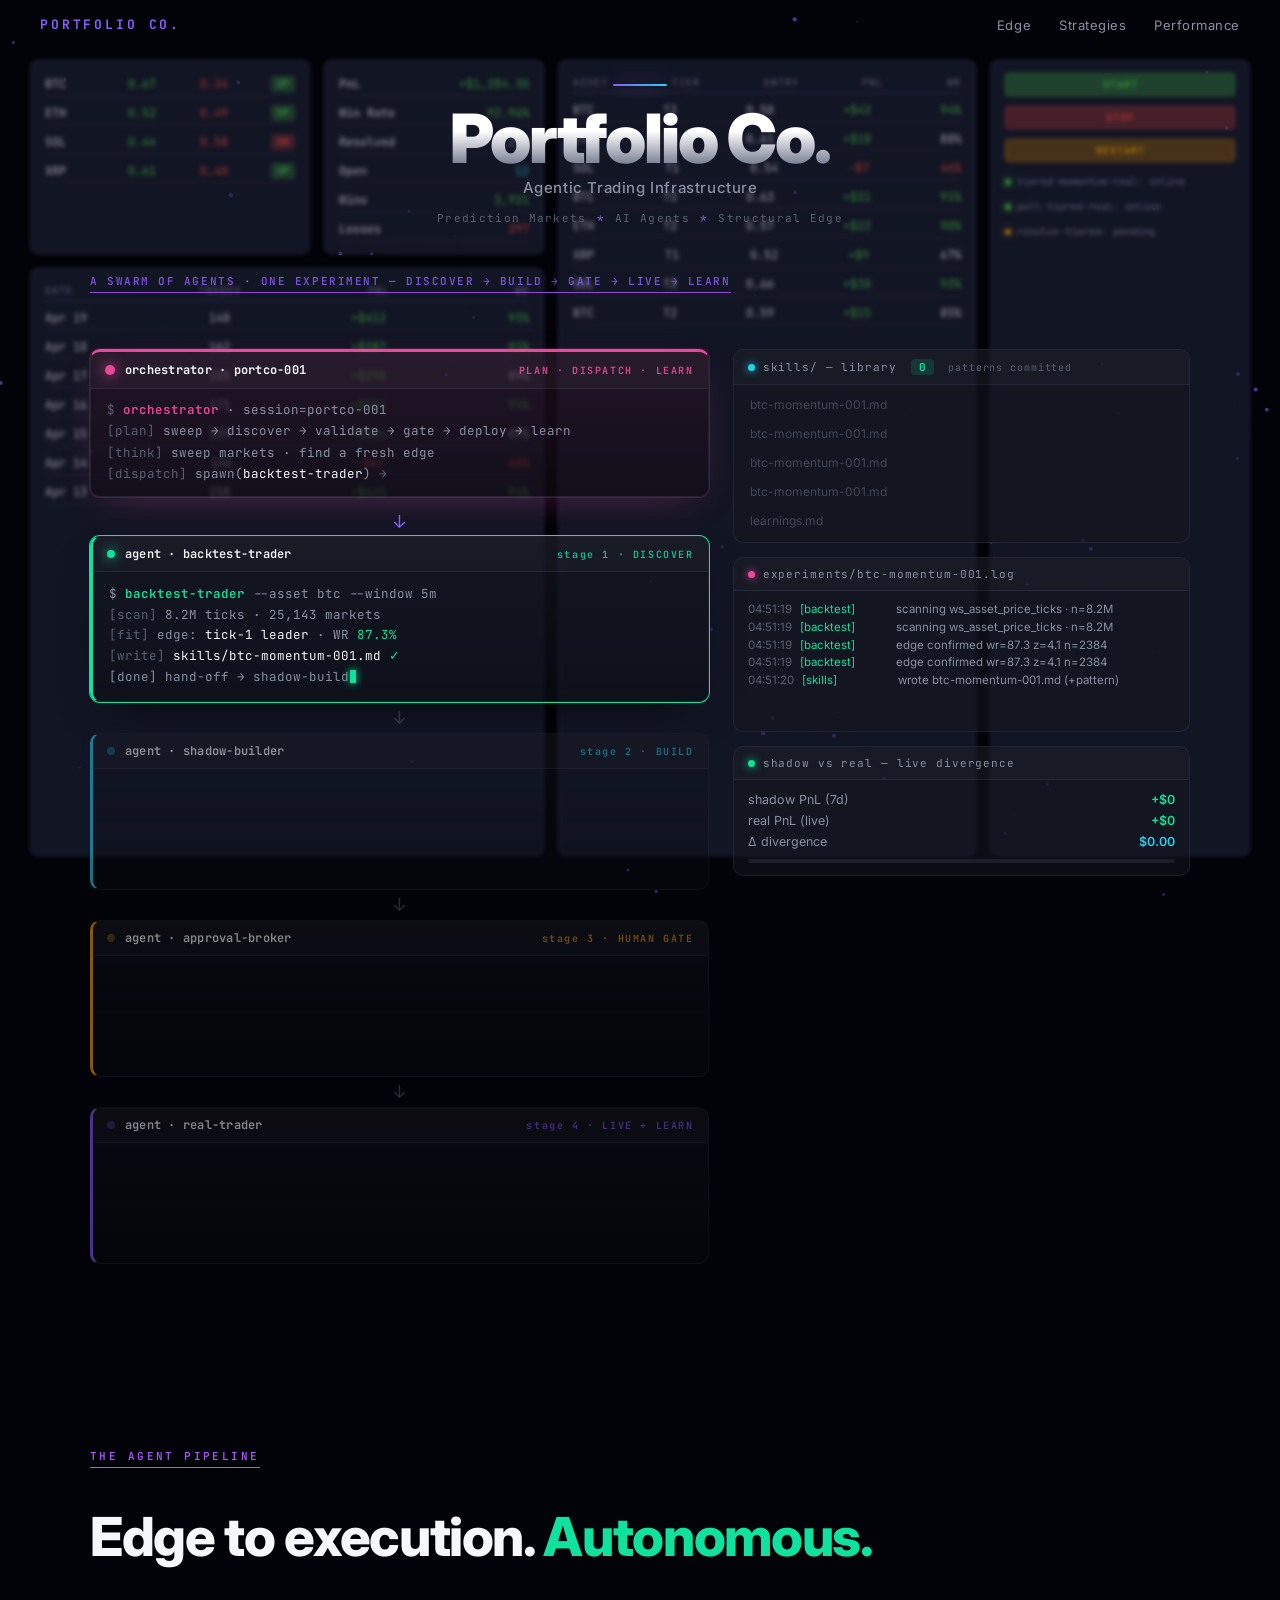
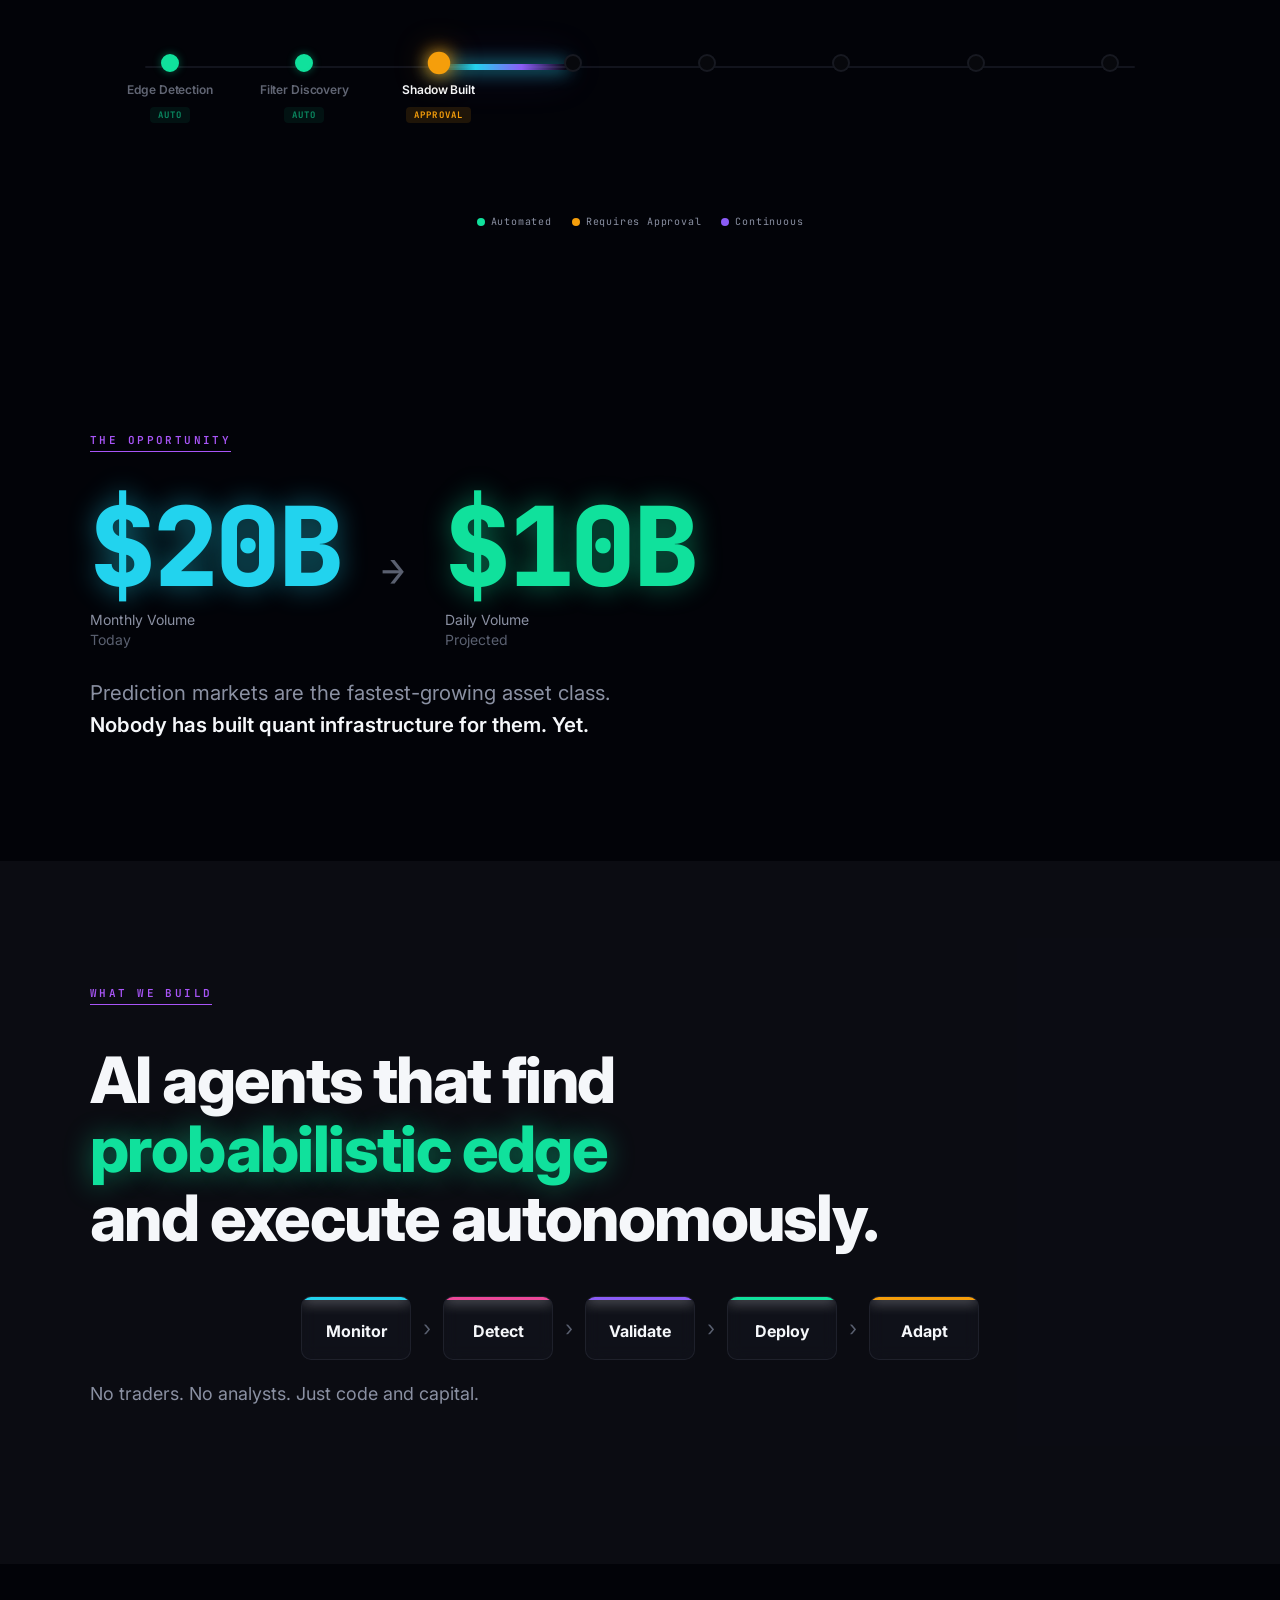
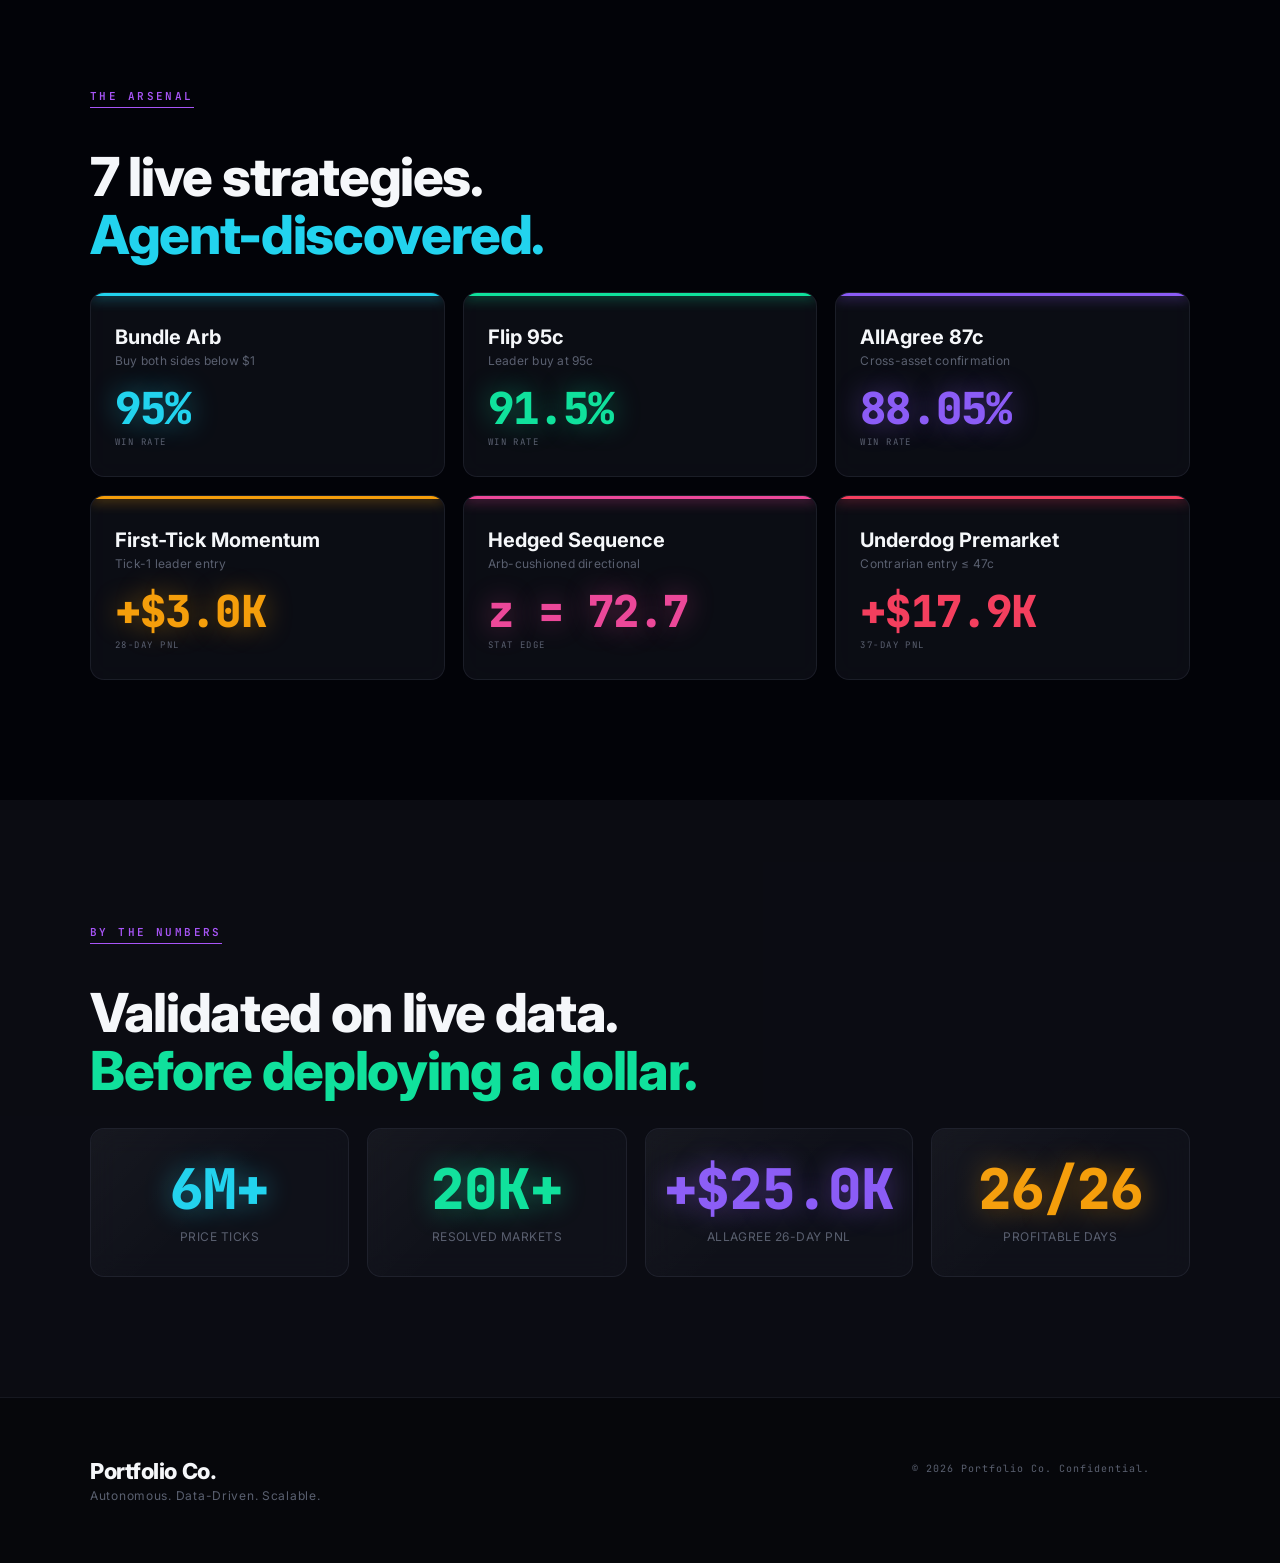
==== commit fff3069b: "Remove investor deck (pitch folder + landing CTAs)" ====
--- a/index.html
+++ b/index.html
@@ -354,9 +354,6 @@
       <span>AI Agents</span>
       <span class="dot">*</span>
       <span>Structural Edge</span>
-    </div>
-    <div class="hero-ctas">
-      <a href="pitch/" class="btn btn-primary">Investor Deck</a>
     </div>
   </div>
 </section>
@@ -675,9 +672,6 @@
     <div class="footer-brand">
       <div class="footer-name">Portfolio Co.</div>
       <div class="footer-tagline muted">Autonomous. Data-Driven. Scalable.</div>
-    </div>
-    <div class="footer-links">
-      <a href="pitch/">Investor Deck</a>
     </div>
     <div class="footer-copy mono muted">&copy; 2026 Portfolio Co. Confidential.</div>
   </div>
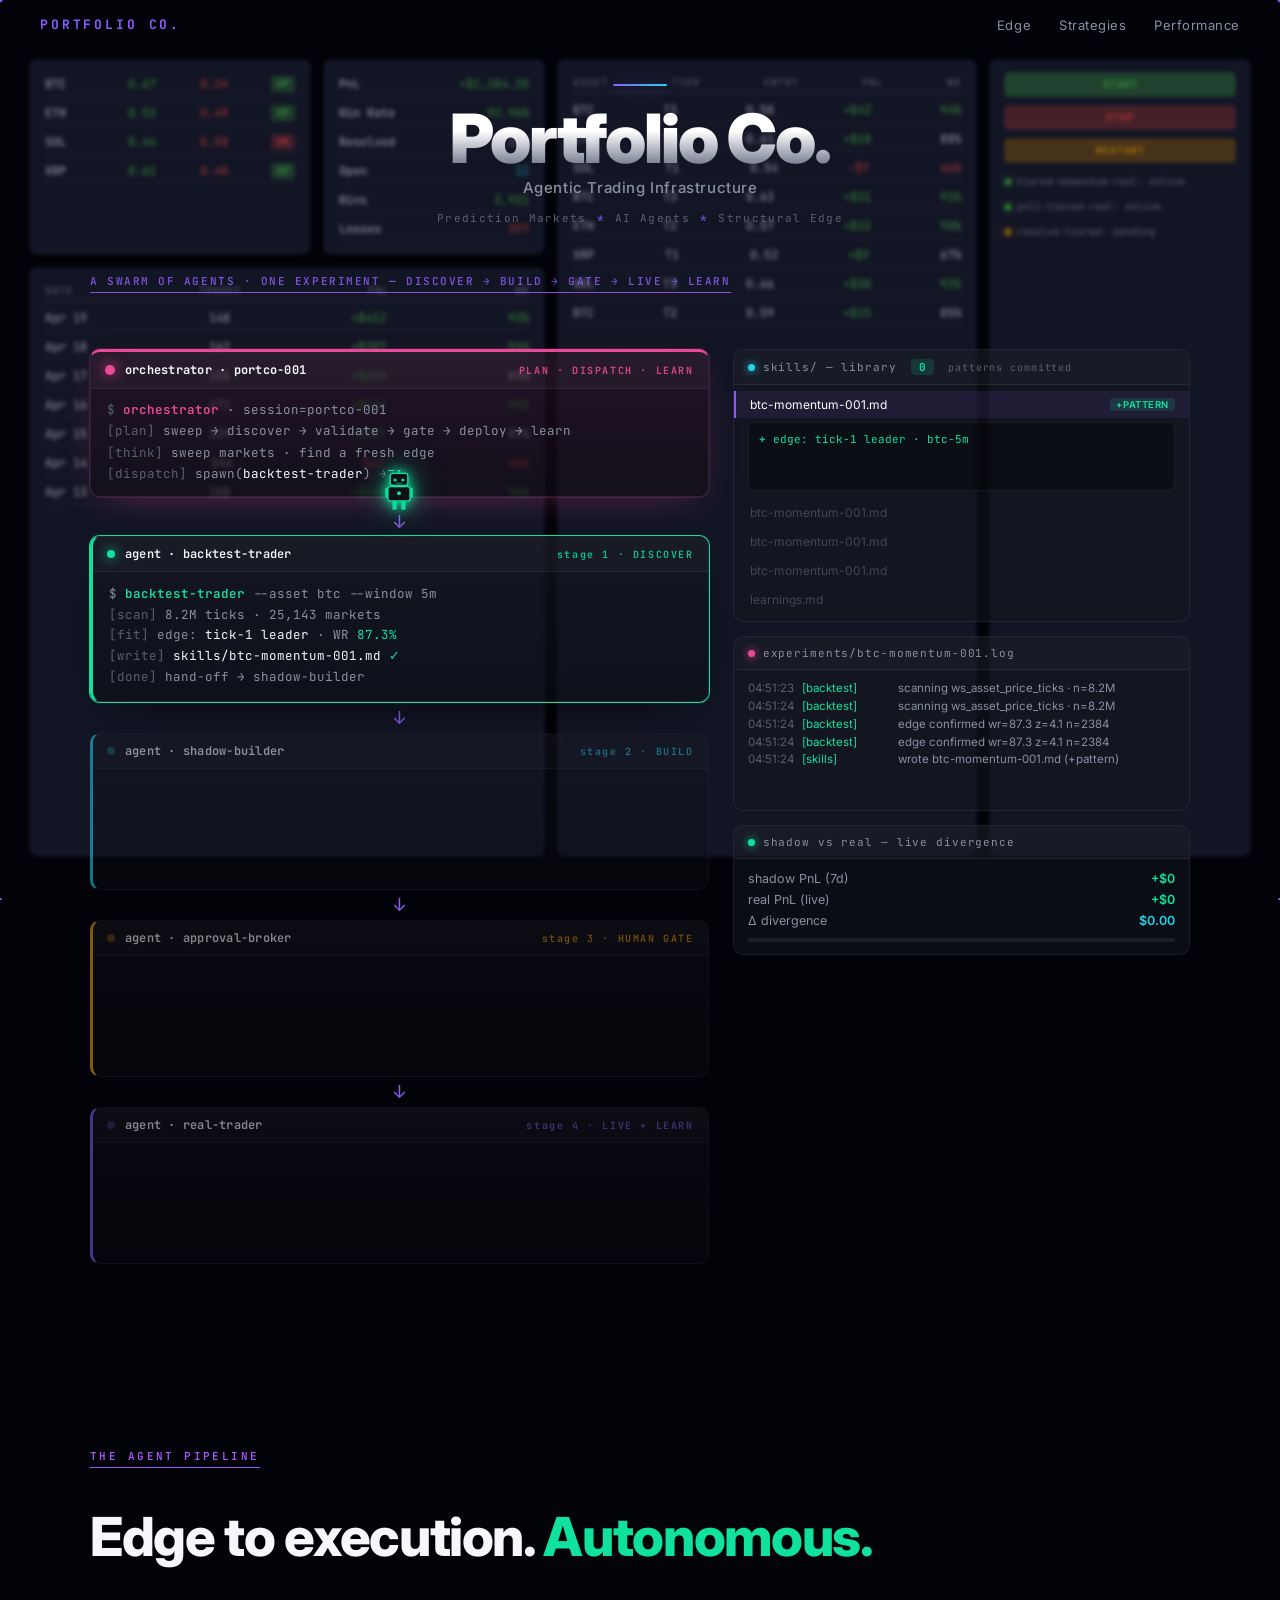
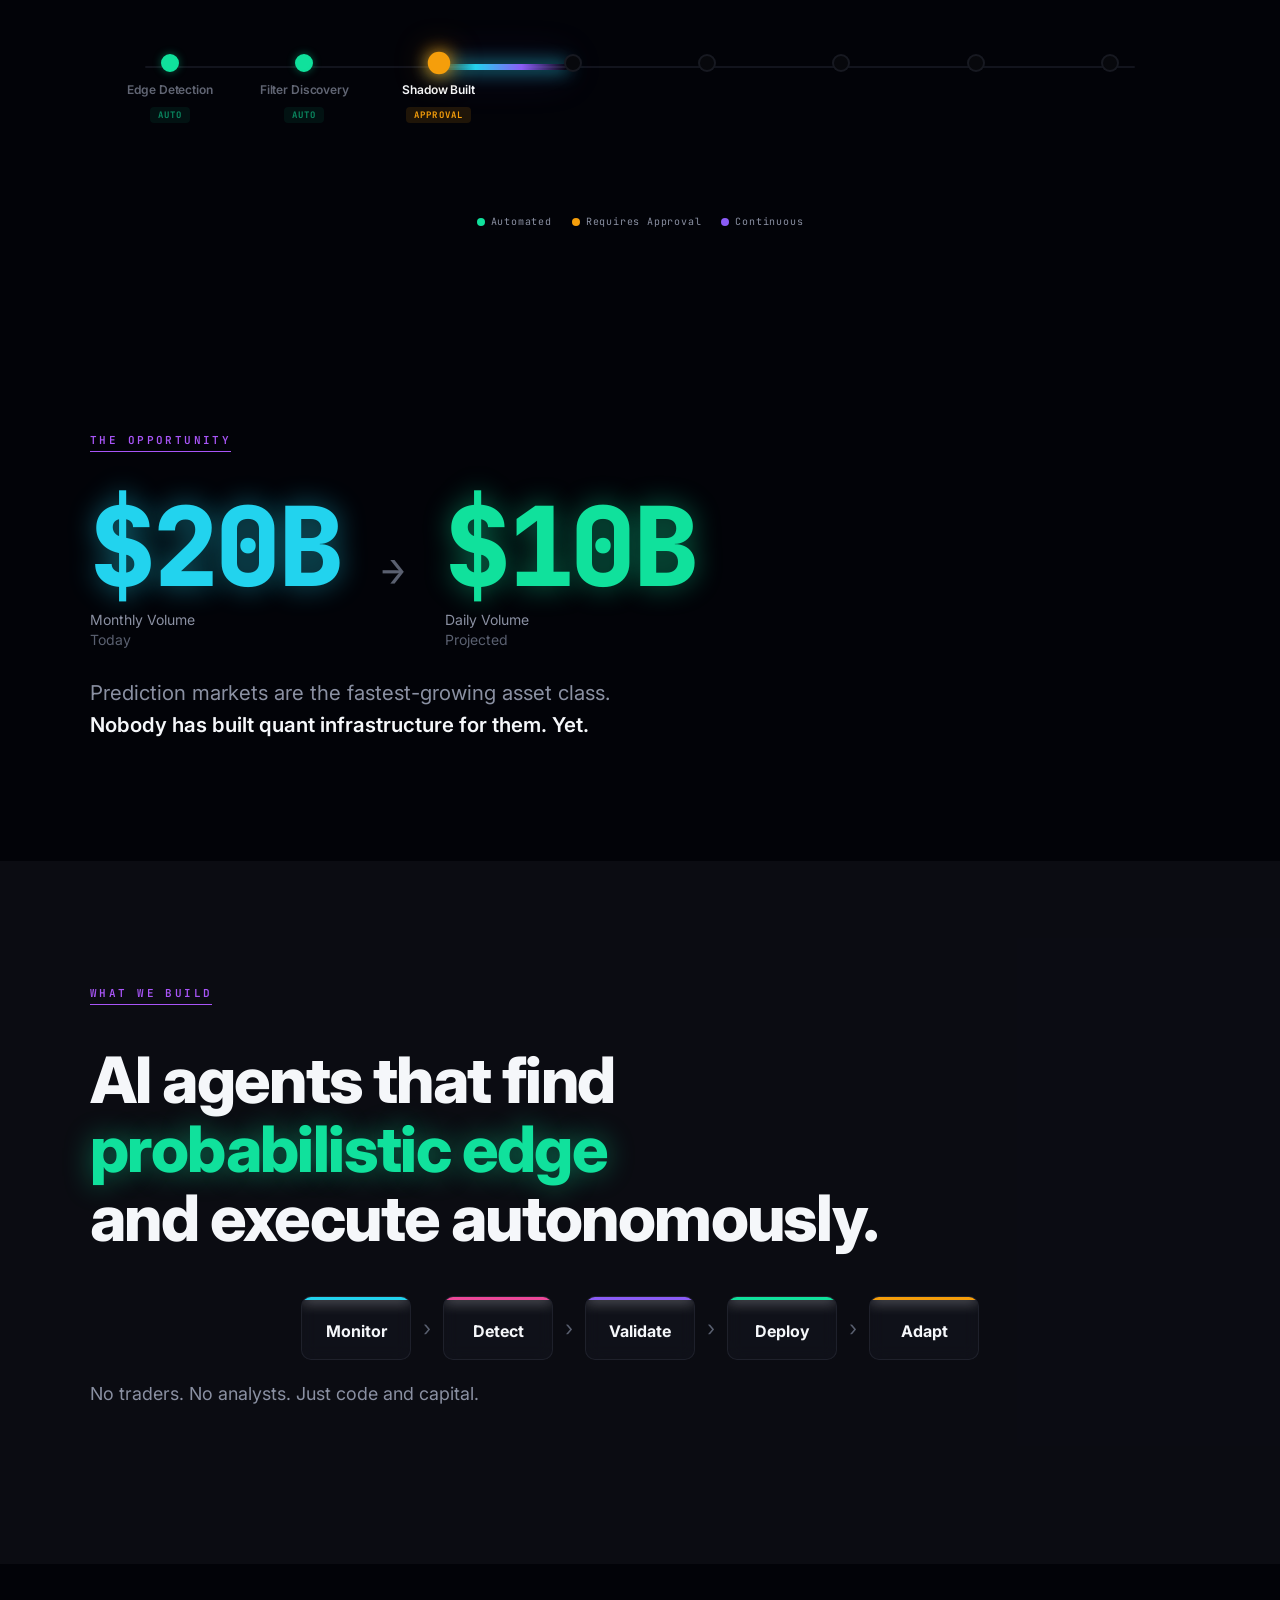
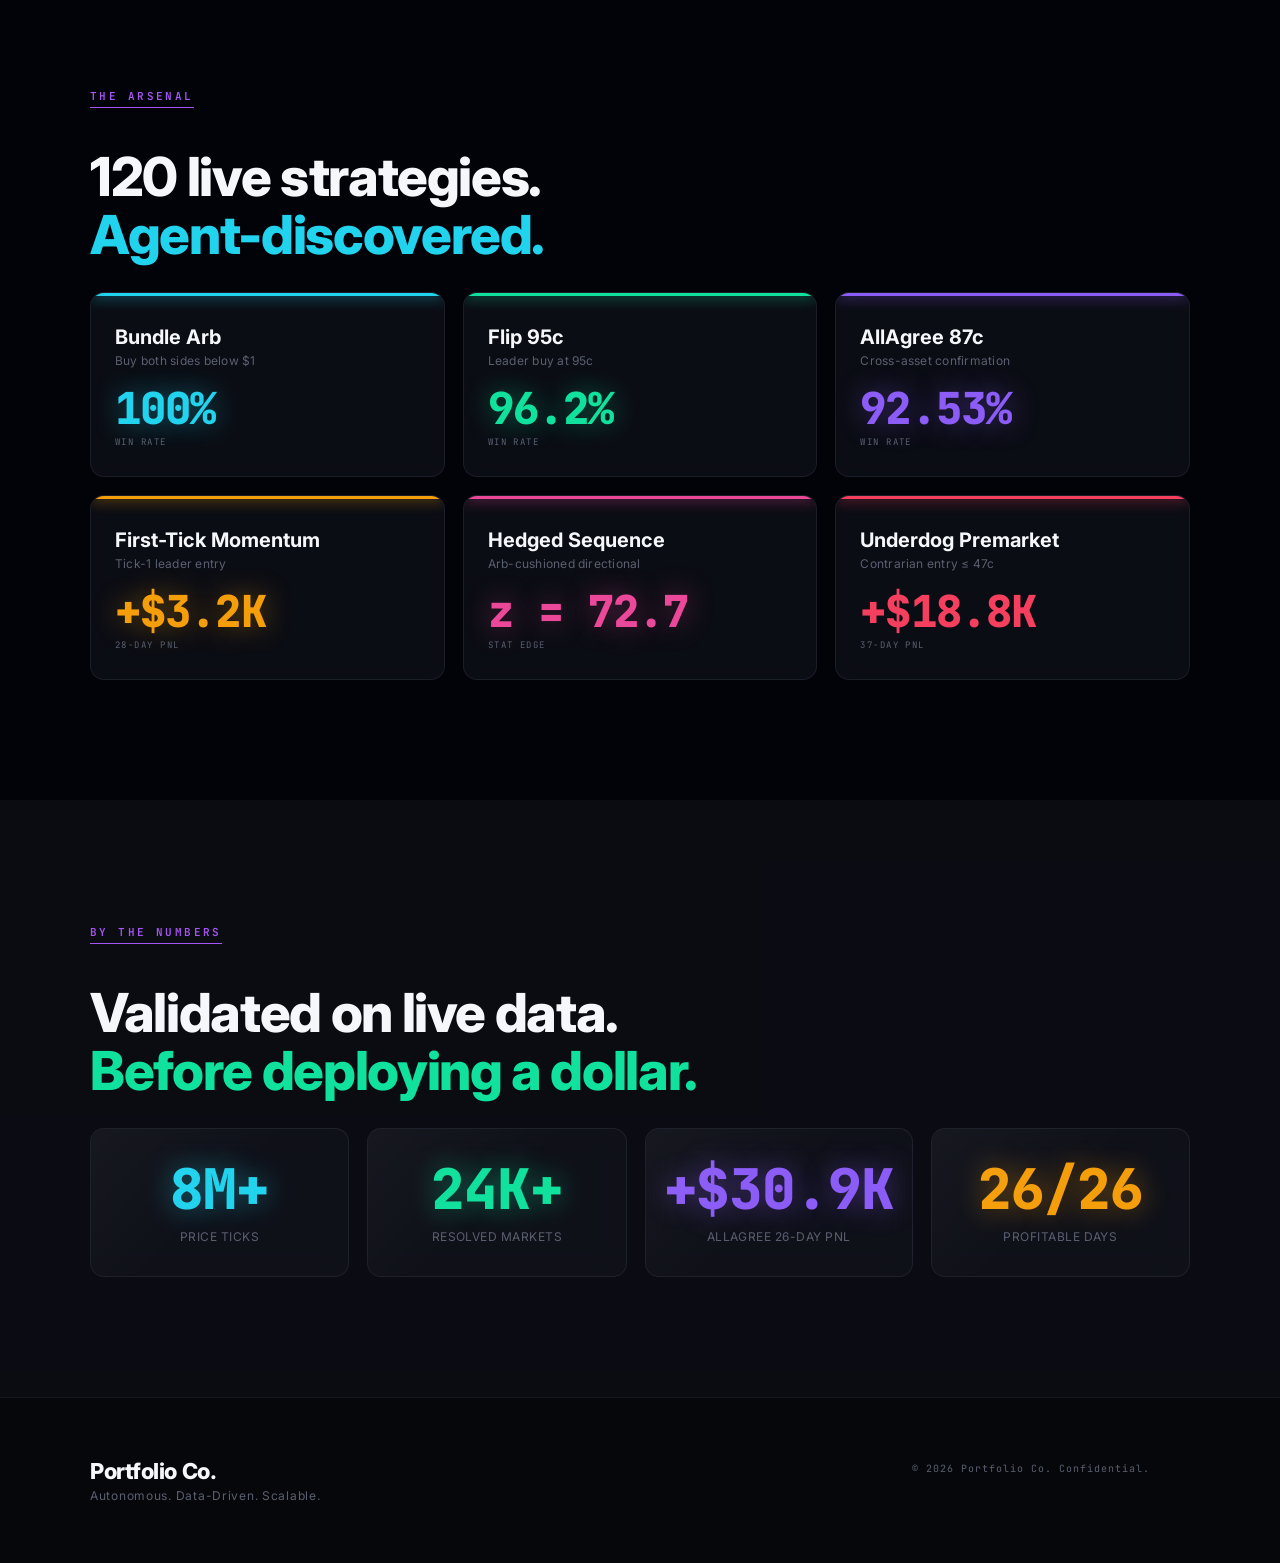
==== commit ab0d5108: "Bump live strategies count to 120" ====
--- a/index.html
+++ b/index.html
@@ -592,7 +592,7 @@
 <section class="section" id="strategies">
   <div class="container reveal">
     <div class="section-label mono">THE ARSENAL</div>
-    <h2 class="section-headline compact">7 live strategies.<br/><span class="cyan">Agent-discovered.</span></h2>
+    <h2 class="section-headline compact">120 live strategies.<br/><span class="cyan">Agent-discovered.</span></h2>
     <div class="strat-grid">
       <div class="strat-card" style="--ac:var(--cyan)">
         <div class="sc-bar"></div>
